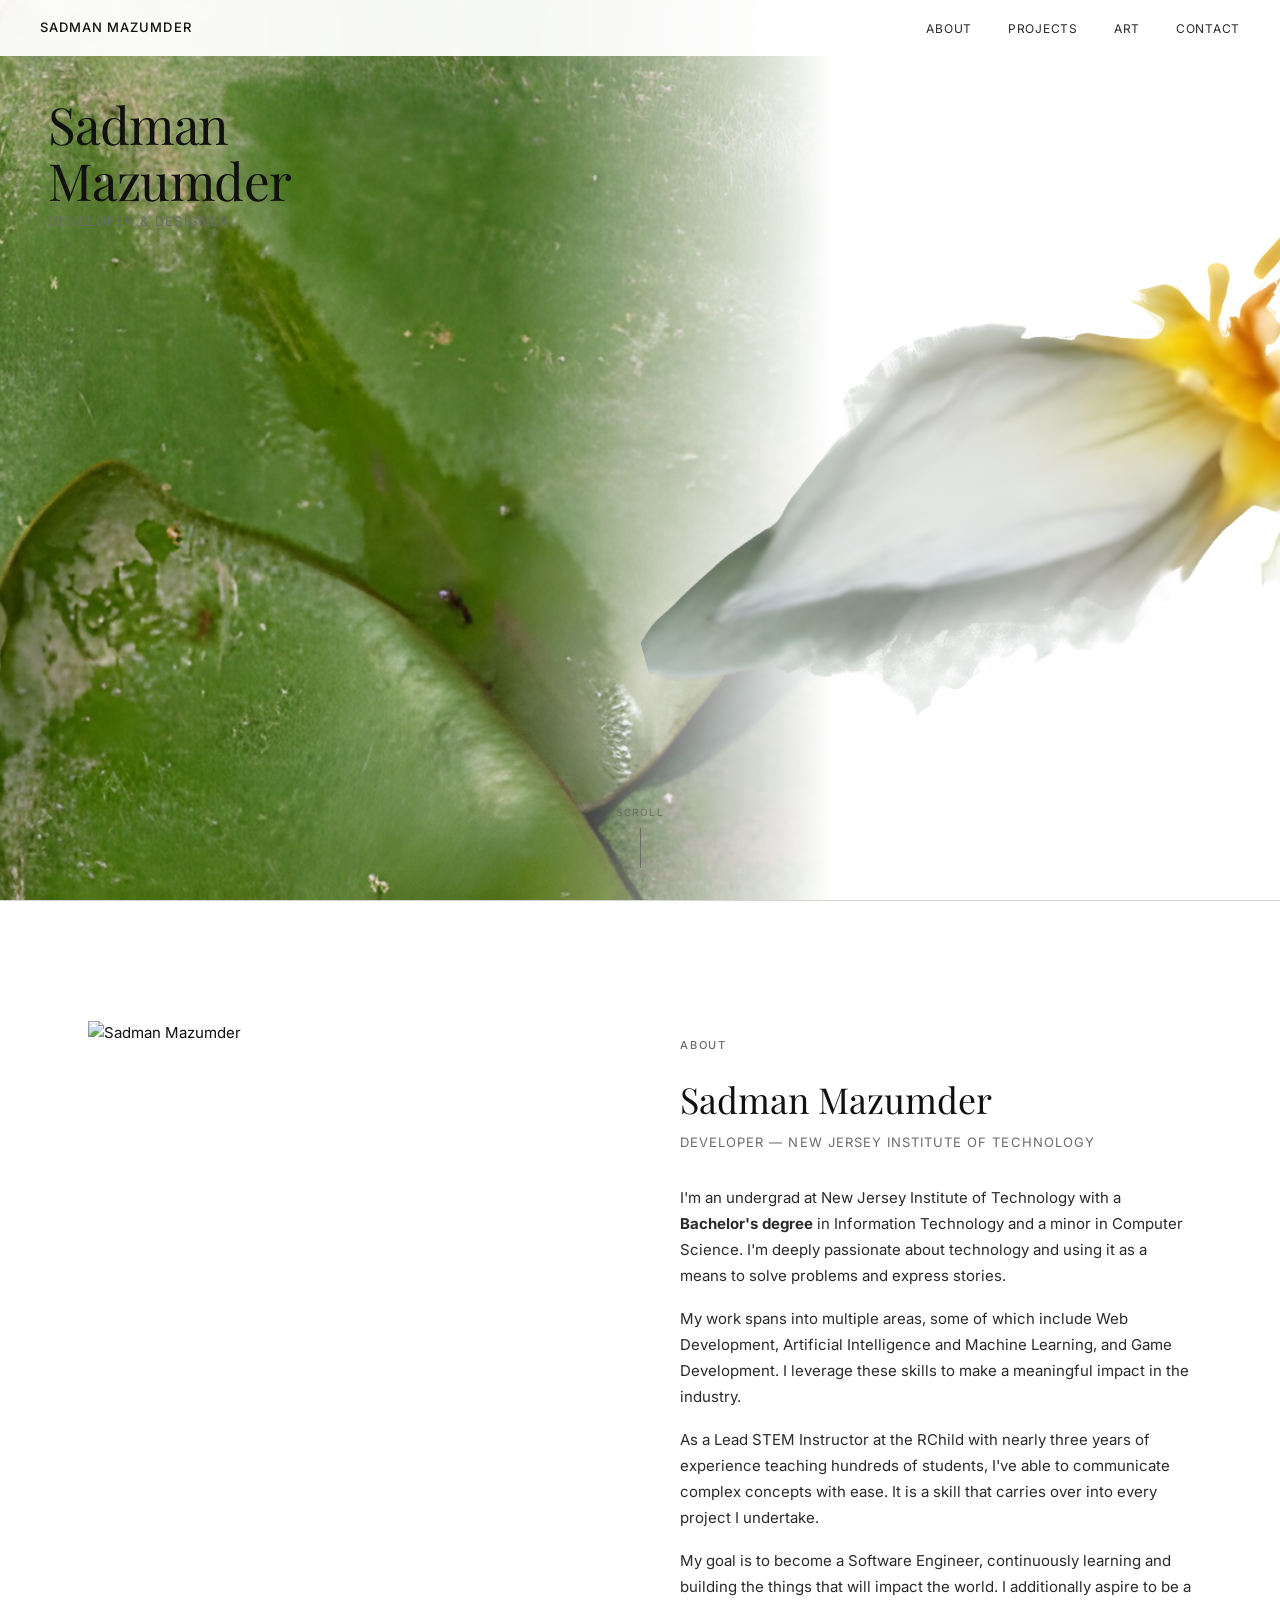
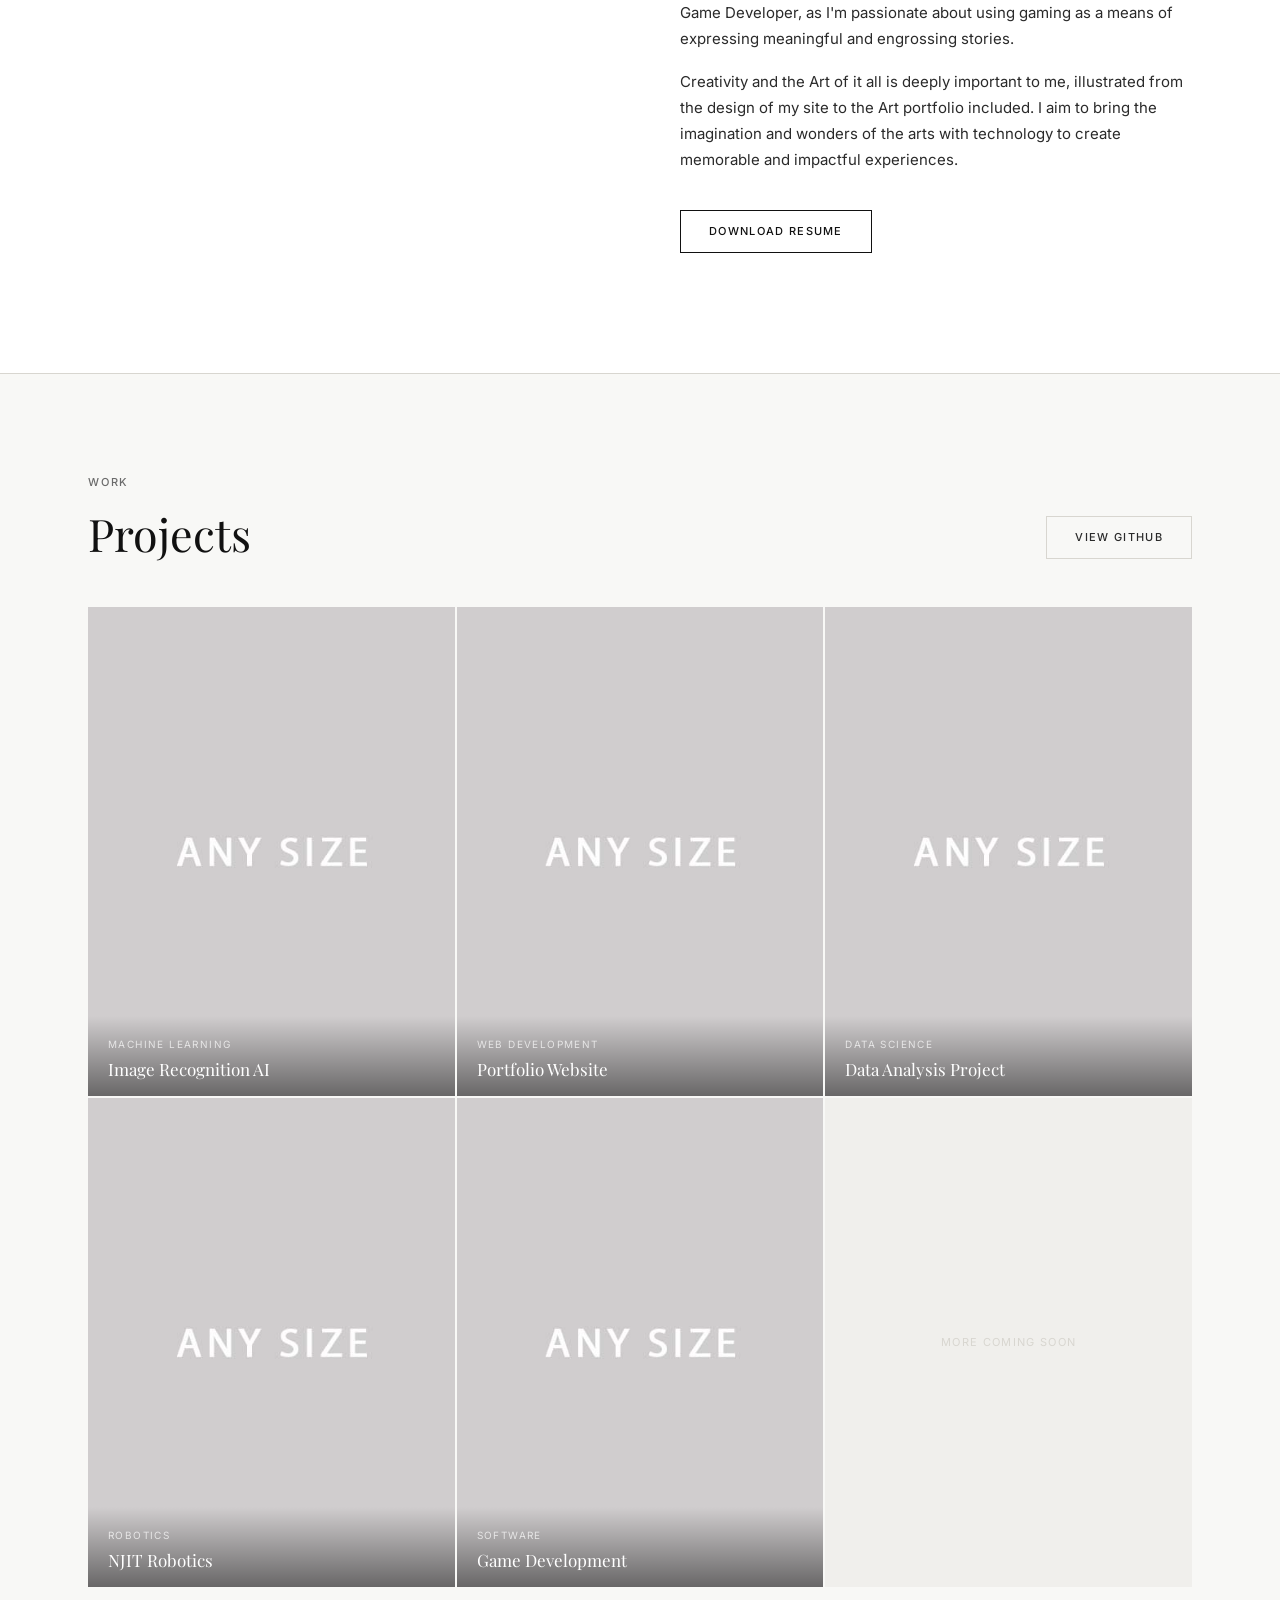
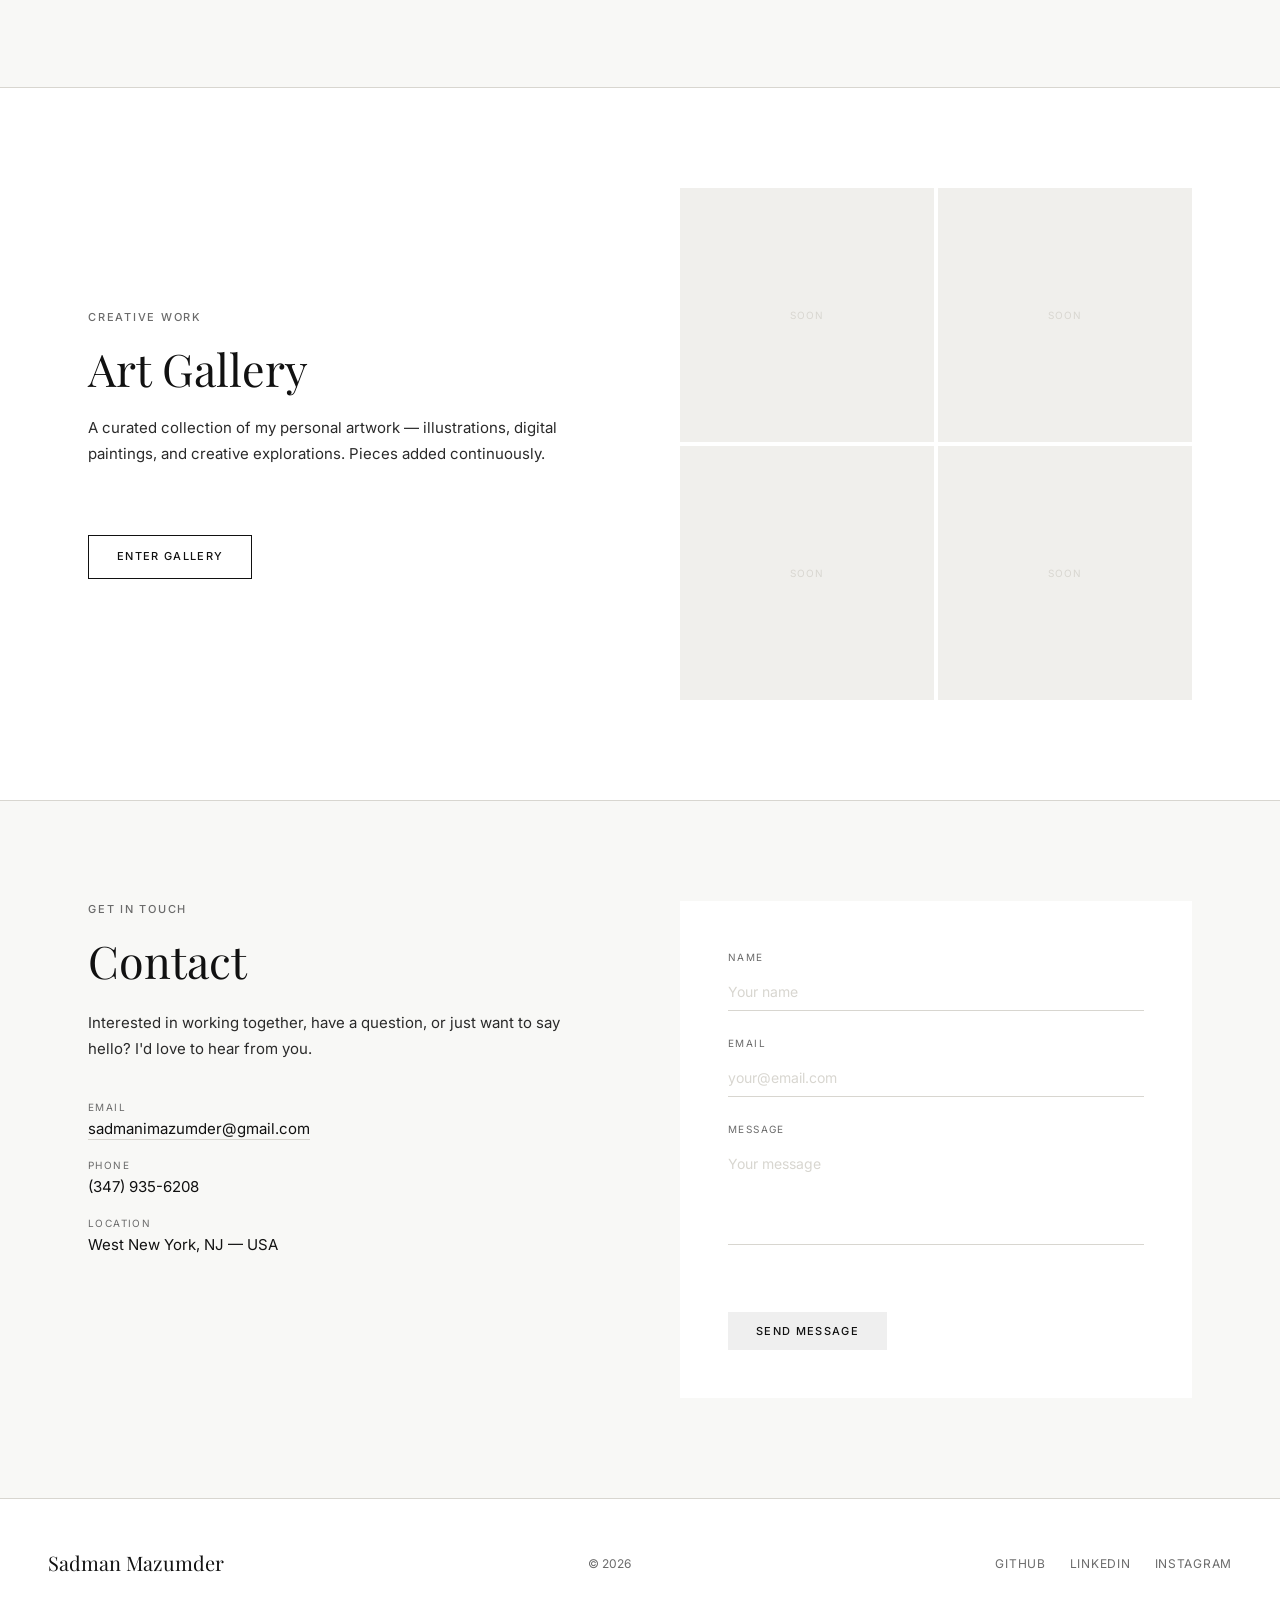
==== index.html @ 8859fd81 "Complete overhaul of the website layout and design with an animated loading page." ====
<!DOCTYPE html>
<html lang="en">

<head>
<meta charset="utf-8" />
<meta name="description" content="Sadman Mazumder — Developer, Designer, Programmer" />
<meta name="author" content="Sadman Mazumder" />
<meta name="viewport" content="width=device-width, initial-scale=1, maximum-scale=1" />

<title>Sadman Mazumder</title>

<!-- Fonts -->
<link rel="preconnect" href="https://fonts.googleapis.com" />
<link rel="preconnect" href="https://fonts.gstatic.com" crossorigin />
<link href="https://fonts.googleapis.com/css2?family=Playfair+Display:ital,wght@0,400;0,500;1,400&family=Inter:wght@300;400;500&display=swap" rel="stylesheet" />

<!-- Theme -->
<link rel="stylesheet" href="css/gallery-theme.css" />
</head>

<body>

<!-- ============================================================ -->
<!-- LOADING SCREEN                                              -->
<!-- ============================================================ -->
<div id="gallery-loader">
  <div class="loader-lily">
    <!--
      Structure: rotation wrapper (SVG attr) → animated inner group (CSS translateY) → path
      This lets translateY(-80px) always mean "fly outward" regardless of rotation angle.

      Petal shapes:
        Outer  — tall pointed diamond: wide at 40% from tip, sharp at both ends
        Mid    — 2/3 height of outer, same width ratio
        Inner  — "compressed": short but wide (wider than tall), 45° diagonal
    -->
    <svg viewBox="-85 -85 170 170" xmlns="http://www.w3.org/2000/svg">

      <!-- ═══ OUTER PETALS — diagonal (45°, 135°, 225°, 315°) ════════════════ -->
      <g transform="rotate(45)">
        <g class="lily-petal petal-outer">
          <path d="M0,-10 C18,-28 18,-54 0,-68 C-18,-54 -18,-28 0,-10Z"
                fill="none" stroke="white" stroke-width="2"/>
        </g>
      </g>
      <g transform="rotate(135)">
        <g class="lily-petal petal-outer">
          <path d="M0,-10 C18,-28 18,-54 0,-68 C-18,-54 -18,-28 0,-10Z"
                fill="none" stroke="white" stroke-width="2"/>
        </g>
      </g>
      <g transform="rotate(225)">
        <g class="lily-petal petal-outer">
          <path d="M0,-10 C18,-28 18,-54 0,-68 C-18,-54 -18,-28 0,-10Z"
                fill="none" stroke="white" stroke-width="2"/>
        </g>
      </g>
      <g transform="rotate(315)">
        <g class="lily-petal petal-outer">
          <path d="M0,-10 C18,-28 18,-54 0,-68 C-18,-54 -18,-28 0,-10Z"
                fill="none" stroke="white" stroke-width="2"/>
        </g>
      </g>

      <!-- ═══ MID PETALS — cardinal (0°, 90°, 180°, 270°), 2/3 of outer ═══════ -->
      <g transform="rotate(0)">
        <g class="lily-petal petal-mid">
          <path d="M0,-9 C12,-20 12,-36 0,-46 C-12,-36 -12,-20 0,-9Z"
                fill="none" stroke="white" stroke-width="2"/>
        </g>
      </g>
      <g transform="rotate(90)">
        <g class="lily-petal petal-mid">
          <path d="M0,-9 C12,-20 12,-36 0,-46 C-12,-36 -12,-20 0,-9Z"
                fill="none" stroke="white" stroke-width="2"/>
        </g>
      </g>
      <g transform="rotate(180)">
        <g class="lily-petal petal-mid">
          <path d="M0,-9 C12,-20 12,-36 0,-46 C-12,-36 -12,-20 0,-9Z"
                fill="none" stroke="white" stroke-width="2"/>
        </g>
      </g>
      <g transform="rotate(270)">
        <g class="lily-petal petal-mid">
          <path d="M0,-9 C12,-20 12,-36 0,-46 C-12,-36 -12,-20 0,-9Z"
                fill="none" stroke="white" stroke-width="2"/>
        </g>
      </g>

      <!-- ═══ INNER PETALS — diagonal (45°, 135°, 225°, 315°), compressed ═════ -->
      <!-- "Compressed" = visibly wider relative to height than the outer petals -->
      <g transform="rotate(45)">
        <g class="lily-petal petal-inner">
          <path d="M0,-7 C16,-12 16,-18 0,-23 C-16,-18 -16,-12 0,-7Z"
                fill="none" stroke="white" stroke-width="2"/>
        </g>
      </g>
      <g transform="rotate(135)">
        <g class="lily-petal petal-inner">
          <path d="M0,-7 C16,-12 16,-18 0,-23 C-16,-18 -16,-12 0,-7Z"
                fill="none" stroke="white" stroke-width="2"/>
        </g>
      </g>
      <g transform="rotate(225)">
        <g class="lily-petal petal-inner">
          <path d="M0,-7 C16,-12 16,-18 0,-23 C-16,-18 -16,-12 0,-7Z"
                fill="none" stroke="white" stroke-width="2"/>
        </g>
      </g>
      <g transform="rotate(315)">
        <g class="lily-petal petal-inner">
          <path d="M0,-7 C16,-12 16,-18 0,-23 C-16,-18 -16,-12 0,-7Z"
                fill="none" stroke="white" stroke-width="2"/>
        </g>
      </g>

      <!-- ═══ CENTER CIRCLE ═══════════════════════════════════════════════════ -->
      <circle class="lily-center" cx="0" cy="0" r="9"
              fill="none" stroke="white" stroke-width="2"/>

    </svg>
  </div>
</div>
<!-- /LOADING SCREEN -->


<!-- ============================================================ -->
<!-- SITE CONTENT                                                -->
<!-- ============================================================ -->
<div id="gallery-site">

  <!-- NAV -->
  <nav id="gallery-nav">
    <span class="nav-name">Sadman Mazumder</span>
    <ul class="nav-links">
      <li><a href="#gallery-about">About</a></li>
      <li><a href="#gallery-projects">Projects</a></li>
      <li><a href="#gallery-art-teaser">Art</a></li>
      <li><a href="#gallery-contact">Contact</a></li>
    </ul>
    <button class="nav-mobile-toggle" id="nav-toggle" aria-label="Open menu">
      <span></span><span></span>
    </button>
  </nav>

  <!-- MOBILE NAV DRAWER -->
  <div class="nav-mobile-drawer" id="nav-drawer">
    <ul>
      <li><a href="#gallery-about"   onclick="closeDrawer()">About</a></li>
      <li><a href="#gallery-projects" onclick="closeDrawer()">Projects</a></li>
      <li><a href="#gallery-art-teaser" onclick="closeDrawer()">Art</a></li>
      <li><a href="#gallery-contact" onclick="closeDrawer()">Contact</a></li>
    </ul>
  </div>

  <!-- ========================================================== -->
  <!-- HERO / LANDING                                            -->
  <!-- ========================================================== -->
  <section id="gallery-hero">

    <!-- Lily pad — left background -->
    <div class="hero-lilypad">
      <img src="img/hero/lilypad.jpg" alt="Water lily pad" />
    </div>

    <!-- Water lily petal — right foreground -->
    <div class="hero-petal">
      <img src="img/hero/lilypetal.png" alt="Water lily petal" />
    </div>

    <!-- Name top-left -->
    <div class="hero-text">
      <h1 class="hero-name">Sadman<br>Mazumder</h1>
      <span class="hero-subtitle">Developer &amp; Designer</span>
    </div>

    <!-- Scroll cue -->
    <a class="hero-scroll-cue" href="#gallery-about">
      <span>Scroll</span>
      <div class="scroll-line"></div>
    </a>

  </section>
  <!-- /HERO -->


  <!-- ========================================================== -->
  <!-- ABOUT                                                      -->
  <!-- ========================================================== -->
  <section id="gallery-about">
    <div class="about-grid">

      <div class="about-image-wrap">
        <img src="img/about/Sadman1.jpg" alt="Sadman Mazumder" />
      </div>

      <div class="about-content">
        <span class="section-label">About</span>
        <h2 class="section-title">Sadman Mazumder</h2>
        <span class="about-role">Developer — New Jersey Institute of Technology</span>

        <div class="about-text">
          <p>I'm an undergrad at New Jersey Institute of Technology with a <b class="S">Bachelor's degree</b> in Information Technology and a minor in Computer Science. I'm deeply passionate about technology and using it as a means to solve problems and express stories.</p>
          <p>My work spans into multiple areas, some of which include Web Development, Artificial Intelligence and Machine Learning, and Game Development. I leverage these skills to make a meaningful impact in the industry.</p>
          <p>As a Lead STEM Instructor at the RChild with nearly three years of experience teaching hundreds of students, I've able to communicate complex concepts with ease. It is a skill that carries over into every project I undertake.</p>
          <p>My goal is to become a Software Engineer, continuously learning and building the things that will impact the world. I additionally aspire to be a Game Developer, as I'm passionate about using gaming as a means of expressing meaningful and engrossing stories.</p>
          <p>Creativity and the Art of it all is deeply important to me, illustrated from the design of my site to the Art portfolio included. I aim to bring the imagination and wonders of the arts with technology to create memorable and impactful experiences.</p>
        </div>

        <a href="img/cv/Resume_SadmanMazumder.pdf" download class="gallery-btn">
          Download Resume
        </a>
      </div>

    </div>
  </section>
  <!-- /ABOUT -->


  <!-- ========================================================== -->
  <!-- PROJECTS                                                   -->
  <!-- ========================================================== -->
  <section id="gallery-projects">
    <div class="projects-header">
      <div>
        <span class="section-label">Work</span>
        <h2 class="section-title" style="margin-bottom:0">Projects</h2>
      </div>
      <a href="https://github.com/SadmanMazumder" target="_blank" rel="noopener" class="gallery-btn gallery-btn-ghost">
        View GitHub
      </a>
    </div>

    <div class="projects-grid">

      <!-- Project 1 -->
      <div class="project-card">
        <img class="project-card-img" src="img/portfolio/1.jpg" alt="Project" />
        <div class="project-card-overlay">
          <span class="project-card-tag">Machine Learning</span>
          <h3 class="project-card-title">Image Recognition AI</h3>
        </div>
      </div>

      <!-- Project 2 -->
      <div class="project-card">
        <img class="project-card-img" src="img/portfolio/2.jpg" alt="Project" />
        <div class="project-card-overlay">
          <span class="project-card-tag">Web Development</span>
          <h3 class="project-card-title">Portfolio Website</h3>
        </div>
      </div>

      <!-- Project 3 -->
      <div class="project-card">
        <img class="project-card-img" src="img/portfolio/3.jpg" alt="Project" />
        <div class="project-card-overlay">
          <span class="project-card-tag">Data Science</span>
          <h3 class="project-card-title">Data Analysis Project</h3>
        </div>
      </div>

      <!-- Project 4 -->
      <div class="project-card">
        <img class="project-card-img" src="img/portfolio/4.jpg" alt="Project" />
        <div class="project-card-overlay">
          <span class="project-card-tag">Robotics</span>
          <h3 class="project-card-title">NJIT Robotics</h3>
        </div>
      </div>

      <!-- Project 5 -->
      <div class="project-card">
        <img class="project-card-img" src="img/portfolio/5.jpg" alt="Project" />
        <div class="project-card-overlay">
          <span class="project-card-tag">Software</span>
          <h3 class="project-card-title">Game Development</h3>
        </div>
      </div>

      <!-- Project 6 — Coming soon placeholder -->
      <div class="project-card project-card-placeholder">
        <span>More Coming Soon</span>
      </div>

    </div>
  </section>
  <!-- /PROJECTS -->


  <!-- ========================================================== -->
  <!-- ART TEASER                                                 -->
  <!-- ========================================================== -->
  <section id="gallery-art-teaser">
    <div class="art-teaser-inner">

      <div class="art-teaser-text">
        <span class="section-label">Creative Work</span>
        <h2 class="section-title">Art Gallery</h2>
        <p>A curated collection of my personal artwork — illustrations, digital paintings, and creative explorations. Pieces added continuously.</p>
        <a href="art.html" class="gallery-btn">Enter Gallery</a>
      </div>

      <div class="art-teaser-visual">
        <!-- Placeholders — replace with actual art thumbnails when available -->
        <div class="art-teaser-tile art-teaser-tile-empty"><span>Soon</span></div>
        <div class="art-teaser-tile art-teaser-tile-empty"><span>Soon</span></div>
        <div class="art-teaser-tile art-teaser-tile-empty"><span>Soon</span></div>
        <div class="art-teaser-tile art-teaser-tile-empty"><span>Soon</span></div>
      </div>

    </div>
  </section>
  <!-- /ART TEASER -->


  <!-- ========================================================== -->
  <!-- CONTACT                                                    -->
  <!-- ========================================================== -->
  <section id="gallery-contact">
    <div class="contact-inner">

      <div class="contact-info">
        <span class="section-label">Get in Touch</span>
        <h2 class="section-title">Contact</h2>
        <p>Interested in working together, have a question, or just want to say hello? I'd love to hear from you.</p>

        <ul class="contact-details">
          <li>
            <span class="detail-label">Email</span>
            <span class="detail-value">
              <a href="mailto:sadmanimazumder@gmail.com">sadmanimazumder@gmail.com</a>
            </span>
          </li>
          <li>
            <span class="detail-label">Phone</span>
            <span class="detail-value">(347) 935-6208</span>
          </li>
          <li>
            <span class="detail-label">Location</span>
            <span class="detail-value">West New York, NJ — USA</span>
          </li>
        </ul>
      </div>

      <div class="contact-form-wrap">
        <form id="gallery-contact-form" autocomplete="off" novalidate>
          <div class="form-group">
            <label for="cf-name">Name</label>
            <input id="cf-name" type="text" name="name" placeholder="Your name" required />
          </div>
          <div class="form-group">
            <label for="cf-email">Email</label>
            <input id="cf-email" type="email" name="email" placeholder="your@email.com" required />
          </div>
          <div class="form-group">
            <label for="cf-message">Message</label>
            <textarea id="cf-message" name="message" placeholder="Your message" required></textarea>
          </div>
          <button type="submit" class="gallery-btn" style="border:none;cursor:pointer;">
            Send Message
          </button>
          <p class="form-success" id="form-success">Message sent: I'll be in touch soon.</p>
          <p class="form-error"   id="form-error">Please fill in all fields before sending.</p>
        </form>
      </div>

    </div>
  </section>
  <!-- /CONTACT -->


  <!-- ========================================================== -->
  <!-- FOOTER                                                     -->
  <!-- ========================================================== -->
  <footer id="gallery-footer">
    <div class="footer-inner">
      <span class="footer-name">Sadman Mazumder</span>
      <span class="footer-copy">&copy; 2026</span>
      <ul class="footer-socials">
        <li><a href="https://github.com/SadmanMazumder" target="_blank" rel="noopener">GitHub</a></li>
        <li><a href="#" target="_blank" rel="noopener">LinkedIn</a></li>
        <li><a href="#" target="_blank" rel="noopener">Instagram</a></li>
      </ul>
    </div>
  </footer>

</div>
<!-- /SITE CONTENT -->


<!-- ============================================================ -->
<!-- SCRIPTS                                                     -->
<!-- ============================================================ -->
<script>
(function () {
  'use strict';

  /* ---- Loading screen ---- */
  var loader   = document.getElementById('gallery-loader');
  var site     = document.getElementById('gallery-site');
  var loaderShown = sessionStorage.getItem('loaderShown');

  function revealSite() {
    loader.classList.add('fade-out');
    site.classList.add('visible');
    setTimeout(function () {
      loader.classList.add('hidden');
    }, 900);
    sessionStorage.setItem('loaderShown', '1');
  }

  if (loaderShown) {
    /* Skip loader on subsequent page visits within the session */
    loader.classList.add('hidden');
    site.classList.add('visible');
  } else {
    /* All petals gone by ~1s (last: 0.34s delay + 0.65s anim = 0.99s) */
    setTimeout(revealSite, 1200);
  }

  /* ---- Nav scroll class ---- */
  var nav = document.getElementById('gallery-nav');
  window.addEventListener('scroll', function () {
    if (window.scrollY > 10) {
      nav.classList.add('scrolled');
    } else {
      nav.classList.remove('scrolled');
    }
  }, { passive: true });

  /* ---- Mobile nav toggle ---- */
  var toggle = document.getElementById('nav-toggle');
  var drawer = document.getElementById('nav-drawer');

  toggle.addEventListener('click', function () {
    drawer.classList.toggle('open');
  });

  window.closeDrawer = function () {
    drawer.classList.remove('open');
  };

  /* ---- Contact form ---- */
  var form    = document.getElementById('gallery-contact-form');
  var success = document.getElementById('form-success');
  var error   = document.getElementById('form-error');

  if (form) {
    form.addEventListener('submit', function (e) {
      e.preventDefault();
      var name    = document.getElementById('cf-name').value.trim();
      var email   = document.getElementById('cf-email').value.trim();
      var message = document.getElementById('cf-message').value.trim();

      if (!name || !email || !message) {
        error.style.display = 'block';
        success.style.display = 'none';
        return;
      }

      error.style.display = 'none';
      /* Simple mailto fallback (replace with backend/Formspree as needed) */
      var subject = encodeURIComponent('Portfolio Contact from ' + name);
      var body    = encodeURIComponent(message + '\n\nFrom: ' + name + ' <' + email + '>');
      window.location.href = 'mailto:SadmanIMazumder@gmail.com?subject=' + subject + '&body=' + body;
      success.style.display = 'block';
      form.reset();
    });
  }

})();
</script>

</body>
</html>
---- css/gallery-theme.css ----
@charset "utf-8";

/*
 * Art Gallery Theme
 * Minimalist, white-background, editorial aesthetic
 * Inspired by Collectiv Gallery / contemporary art gallery sites
 */

/* ============================================= */
/* Variables */
/* ============================================= */

:root {
    --gallery-white: #ffffff;
    --gallery-off-white: #f8f8f6;
    --gallery-light-gray: #f0efec;
    --gallery-mid-gray: #d8d6d0;
    --gallery-dark-gray: #6b6b6b;
    --gallery-charcoal: #2a2a2a;
    --gallery-black: #111111;

    --gallery-font-serif: 'Playfair Display', 'Georgia', serif;
    --gallery-font-sans: 'Inter', 'Helvetica Neue', Helvetica, Arial, sans-serif;

    --gallery-transition: 0.3s ease;
    --gallery-transition-slow: 0.6s ease;
}

/* ============================================= */
/* Google Fonts Import (via <link> in HTML) */
/* ============================================= */

/* ============================================= */
/* CSS Reset / Base */
/* ============================================= */

*, *::before, *::after {
    box-sizing: border-box;
}

html {
    scroll-behavior: smooth;
    scrollbar-width: thin;
    scrollbar-color: var(--gallery-mid-gray) var(--gallery-white);
}

html::-webkit-scrollbar { width: 6px; }
html::-webkit-scrollbar-track { background: var(--gallery-white); }
html::-webkit-scrollbar-thumb { background: var(--gallery-mid-gray); border-radius: 0; }

body {
    margin: 0;
    padding: 0;
    background: var(--gallery-white) !important;
    color: var(--gallery-black) !important;
    font-family: var(--gallery-font-sans) !important;
    font-size: 15px;
    line-height: 1.6;
    font-weight: 400;
    -webkit-font-smoothing: antialiased;
    -moz-osx-font-smoothing: grayscale;
    cursor: default;
}

/* Remove dark body class overrides */
body.dark {
    background-color: var(--gallery-white) !important;
    color: var(--gallery-black) !important;
    font-family: var(--gallery-font-sans) !important;
}

h1, h2, h3, h4, h5, h6 {
    font-family: var(--gallery-font-serif) !important;
    color: var(--gallery-black) !important;
    font-weight: 400 !important;
    line-height: 1.2;
    margin: 0;
}

p {
    color: var(--gallery-charcoal) !important;
    margin: 0 0 1em;
}

a {
    color: var(--gallery-black);
    text-decoration: none;
    transition: opacity var(--gallery-transition);
}

a:hover {
    opacity: 0.6;
}

img {
    display: block;
    max-width: 100%;
}

/* ============================================= */
/* Hide ALL old theme elements */
/* ============================================= */

/* Hide old preloader */
#preloader { display: none !important; }

/* Hide magic cursor */
.mouse-cursor { display: none !important; }

/* Hide old header entirely */
.aali_tm_header { display: none !important; }

/* Hide old mobile menu */
.aali_tm_mobile_menu { display: none !important; }

/* Hide old hero section */
.aali_tm_hero { display: none !important; }

/* Hide old about section */
.aali_tm_about { display: none !important; }

/* Hide old skills section */
.aali_tm_skills { display: none !important; }

/* Hide old portfolio section */
.aali_tm_portfolio { display: none !important; }

/* Hide old resume section */
.aali_tm_resume { display: none !important; }

/* Hide old contact section */
.aali_tm_contact { display: none !important; }

/* Hide old copyright section */
.aali_tm_copyright { display: none !important; }

/* Hide modal */
.aali_tm_modalbox { display: none !important; }

/* ============================================= */
/* LOADING SCREEN */
/* ============================================= */

#gallery-loader {
    position: fixed;
    top: 0;
    left: 0;
    width: 100%;
    height: 100%;
    background: #000000;
    z-index: 10000;
    display: flex;
    align-items: center;
    justify-content: center;
    overflow: hidden;
}

#gallery-loader.fade-out {
    opacity: 0;
    pointer-events: none;
    transition: opacity 0.6s ease 0.2s;
}

#gallery-loader.hidden {
    display: none !important;
}

.loader-lily {
    position: relative;
    width: clamp(260px, 58vmin, 500px);
    height: clamp(260px, 58vmin, 500px);
}

.loader-lily svg {
    width: 100%;
    height: 100%;
    overflow: visible;
}

/*
 * Each petal is structured as:
 *   <g transform="rotate(N)">        ← static rotation (SVG attribute)
 *     <g class="lily-petal petal-X"> ← CSS-animated: translates along -Y
 *       <path .../>                   ← the petal shape
 *     </g>
 *   </g>
 * translateY(-N) in the child's local space = fly outward in that direction.
 */
.lily-petal {
    opacity: 1;
}

/* Outer 4 petals detach first */
.petal-outer { animation: petal-fly 0.65s ease-in 0.05s forwards; }
/* Mid 4 petals next */
.petal-mid   { animation: petal-fly 0.65s ease-in 0.20s forwards; }
/* Inner 4 petals last */
.petal-inner { animation: petal-fly 0.65s ease-in 0.34s forwards; }
/* Center circle fades after all petals gone */
.lily-center { animation: petal-fade 0.4s ease-in 0.46s forwards; }

@keyframes petal-fly {
    0%   { transform: translateY(0);      opacity: 1; }
    25%  { opacity: 1; }
    100% { transform: translateY(-80px);  opacity: 0; }
}

@keyframes petal-fade {
    to { opacity: 0; }
}

/* ============================================= */
/* SITE WRAPPER */
/* ============================================= */

#gallery-site {
    opacity: 0;
    transition: opacity 0.5s ease;
}

#gallery-site.visible {
    opacity: 1;
}

/* ============================================= */
/* TOP NAV BAR */
/* ============================================= */

#gallery-nav {
    position: fixed;
    top: 0;
    left: 0;
    right: 0;
    z-index: 1000;
    padding: 0 40px;
    height: 56px;
    display: flex;
    align-items: center;
    justify-content: space-between;
    background: rgba(255, 255, 255, 0.95);
    backdrop-filter: blur(8px);
    -webkit-backdrop-filter: blur(8px);
    border-bottom: 1px solid transparent;
    transition: border-color var(--gallery-transition);
}

#gallery-nav.scrolled {
    border-bottom-color: var(--gallery-mid-gray);
}

.nav-name {
    font-family: var(--gallery-font-sans) !important;
    font-size: 13px;
    font-weight: 500;
    letter-spacing: 0.08em;
    color: var(--gallery-black) !important;
    text-transform: uppercase;
}

.nav-links {
    display: flex;
    align-items: center;
    gap: 36px;
    list-style: none;
    margin: 0;
    padding: 0;
}

.nav-links a {
    font-family: var(--gallery-font-sans) !important;
    font-size: 12px;
    font-weight: 400;
    letter-spacing: 0.06em;
    color: var(--gallery-charcoal) !important;
    text-transform: uppercase;
    text-decoration: none;
    transition: color var(--gallery-transition);
}

.nav-links a:hover,
.nav-links a.active {
    color: var(--gallery-black) !important;
    opacity: 1;
}

.nav-mobile-toggle {
    display: none;
    flex-direction: column;
    gap: 5px;
    cursor: pointer;
    padding: 4px;
    background: none;
    border: none;
}

.nav-mobile-toggle span {
    display: block;
    width: 22px;
    height: 1px;
    background: var(--gallery-black);
    transition: var(--gallery-transition);
}

/* Mobile nav drawer */
.nav-mobile-drawer {
    display: none;
    position: fixed;
    top: 56px;
    left: 0;
    right: 0;
    background: var(--gallery-white);
    border-bottom: 1px solid var(--gallery-mid-gray);
    z-index: 999;
    padding: 24px 40px 32px;
}

.nav-mobile-drawer.open {
    display: block;
}

.nav-mobile-drawer ul {
    list-style: none;
    margin: 0;
    padding: 0;
    display: flex;
    flex-direction: column;
    gap: 20px;
}

.nav-mobile-drawer ul a {
    font-size: 13px;
    letter-spacing: 0.06em;
    text-transform: uppercase;
    color: var(--gallery-charcoal) !important;
}

/* ============================================= */
/* LANDING / HERO SECTION */
/* ============================================= */

#gallery-hero {
    position: relative;
    width: 100%;
    height: 100vh;
    min-height: 600px;
    overflow: hidden;
    background: var(--gallery-white);
}

/* Lily pad — fills left side, behind petal */
.hero-lilypad {
    position: absolute;
    top: 0;
    left: 0;
    width: 65%;
    height: 100%;
    overflow: hidden;
    z-index: 1;
}

.hero-lilypad img {
    width: 100%;
    height: 100%;
    object-fit: cover;
    object-position: center;
    display: block;
}

/* White overlay fade so pad blends into white right side */
.hero-lilypad::after {
    content: '';
    position: absolute;
    top: 0;
    right: 0;
    width: 40%;
    height: 100%;
    background: linear-gradient(to right, transparent, var(--gallery-white));
}

/* Water lily petal — right side, diagonal */
.hero-petal {
    position: absolute;
    right: -5%;
    top: 50%;
    transform: translateY(-50%) rotate(-15deg);
    width: 58%;
    height: auto;
    z-index: 2;
}

.hero-petal img {
    width: 100%;
    height: auto;
    object-fit: contain;
}

/* Top-left name overlay */
.hero-text {
    position: absolute;
    top: 96px;
    left: 48px;
    z-index: 3;
}

.hero-name {
    font-family: var(--gallery-font-serif) !important;
    font-size: clamp(32px, 4vw, 56px);
    font-weight: 400 !important;
    color: var(--gallery-black) !important;
    line-height: 1.1;
    letter-spacing: -0.01em;
}

.hero-subtitle {
    margin-top: 10px;
    font-family: var(--gallery-font-sans) !important;
    font-size: 13px;
    font-weight: 400;
    letter-spacing: 0.1em;
    text-transform: uppercase;
    color: var(--gallery-dark-gray) !important;
}

/* Scroll cue at bottom center */
.hero-scroll-cue {
    position: absolute;
    bottom: 32px;
    left: 50%;
    transform: translateX(-50%);
    z-index: 3;
    display: flex;
    flex-direction: column;
    align-items: center;
    gap: 8px;
    cursor: pointer;
    text-decoration: none;
}

.hero-scroll-cue span {
    font-size: 10px;
    letter-spacing: 0.15em;
    text-transform: uppercase;
    color: var(--gallery-dark-gray) !important;
    font-family: var(--gallery-font-sans) !important;
}

.hero-scroll-cue .scroll-line {
    width: 1px;
    height: 40px;
    background: var(--gallery-dark-gray);
    animation: scroll-pulse 2s ease-in-out infinite;
}

@keyframes scroll-pulse {
    0%, 100% { opacity: 0.4; transform: scaleY(1); }
    50%       { opacity: 1;   transform: scaleY(1.2); }
}

/* ============================================= */
/* SHARED SECTION STYLES */
/* ============================================= */

.gallery-section {
    padding: 100px 48px;
    max-width: 1200px;
    margin: 0 auto;
}

.gallery-section-full {
    padding: 100px 0;
}

.section-label {
    font-family: var(--gallery-font-sans) !important;
    font-size: 11px;
    font-weight: 500;
    letter-spacing: 0.16em;
    text-transform: uppercase;
    color: var(--gallery-dark-gray) !important;
    margin-bottom: 16px;
    display: block;
}

.section-title {
    font-family: var(--gallery-font-serif) !important;
    font-size: clamp(28px, 3.5vw, 48px);
    font-weight: 400 !important;
    color: var(--gallery-black) !important;
    line-height: 1.15;
    margin-bottom: 40px;
}

.section-divider {
    width: 100%;
    height: 1px;
    background: var(--gallery-mid-gray);
    margin: 0;
}

/* ============================================= */
/* ABOUT SECTION */
/* ============================================= */

#gallery-about {
    padding-top: 120px;
    padding-bottom: 120px;
    border-top: 1px solid var(--gallery-mid-gray);
}

.about-grid {
    display: grid;
    grid-template-columns: 1fr 1fr;
    gap: 80px;
    align-items: start;
    max-width: 1200px;
    margin: 0 auto;
    padding: 0 48px;
}

.about-image-wrap {
    position: relative;
}

.about-image-wrap img {
    width: 100%;
    height: 560px;
    object-fit: cover;
    object-position: top center;
    display: block;
    filter: grayscale(15%);
    transition: filter var(--gallery-transition-slow);
}

.about-image-wrap:hover img {
    filter: grayscale(0%);
}

.about-content {
    padding-top: 16px;
}

.about-content .section-label {
    margin-bottom: 24px;
}

.about-content .section-title {
    font-size: clamp(24px, 2.8vw, 38px);
    margin-bottom: 12px;
}

.about-role {
    font-size: 13px;
    letter-spacing: 0.08em;
    text-transform: uppercase;
    color: var(--gallery-dark-gray) !important;
    font-family: var(--gallery-font-sans) !important;
    margin-bottom: 32px;
    display: block;
}

.about-text p {
    font-size: 15px;
    line-height: 1.75;
    color: var(--gallery-charcoal) !important;
    margin-bottom: 16px;
}

.about-text p:last-child {
    margin-bottom: 0;
}

.gallery-btn {
    display: inline-block;
    margin-top: 36px;
    padding: 12px 28px;
    border: 1px solid var(--gallery-black);
    font-family: var(--gallery-font-sans) !important;
    font-size: 11px;
    font-weight: 500;
    letter-spacing: 0.12em;
    text-transform: uppercase;
    color: var(--gallery-black) !important;
    text-decoration: none;
    transition: background var(--gallery-transition), color var(--gallery-transition);
}

.gallery-btn:hover {
    background: var(--gallery-black);
    color: var(--gallery-white) !important;
    opacity: 1;
}

.gallery-btn-ghost {
    border-color: var(--gallery-mid-gray);
    color: var(--gallery-charcoal) !important;
}

.gallery-btn-ghost:hover {
    background: var(--gallery-charcoal);
    color: var(--gallery-white) !important;
    border-color: var(--gallery-charcoal);
}

/* ============================================= */
/* PROJECTS SECTION */
/* ============================================= */

#gallery-projects {
    padding: 100px 0;
    border-top: 1px solid var(--gallery-mid-gray);
    background: var(--gallery-off-white);
}

.projects-header {
    display: flex;
    justify-content: space-between;
    align-items: flex-end;
    padding: 0 48px 48px;
    max-width: 1200px;
    margin: 0 auto;
}

.projects-grid {
    display: grid;
    grid-template-columns: repeat(3, 1fr);
    gap: 2px;
    max-width: 1200px;
    margin: 0 auto;
    padding: 0 48px;
}

.project-card {
    position: relative;
    overflow: hidden;
    background: var(--gallery-light-gray);
    cursor: pointer;
    aspect-ratio: 3/4;
}

.project-card-img {
    width: 100%;
    height: 100%;
    object-fit: cover;
    display: block;
    transition: transform var(--gallery-transition-slow);
    filter: grayscale(20%);
}

.project-card:hover .project-card-img {
    transform: scale(1.04);
    filter: grayscale(0%);
}

.project-card-overlay {
    position: absolute;
    bottom: 0;
    left: 0;
    right: 0;
    padding: 20px 20px 24px;
    background: linear-gradient(to top, rgba(0,0,0,0.55) 0%, transparent 100%);
    transform: translateY(8px);
    transition: transform var(--gallery-transition);
}

.project-card:hover .project-card-overlay {
    transform: translateY(0);
}

.project-card-tag {
    font-size: 10px;
    letter-spacing: 0.14em;
    text-transform: uppercase;
    color: rgba(255,255,255,0.7);
    font-family: var(--gallery-font-sans) !important;
    display: block;
    margin-bottom: 6px;
}

.project-card-title {
    font-family: var(--gallery-font-serif) !important;
    font-size: 17px;
    font-weight: 400 !important;
    color: #ffffff !important;
    line-height: 1.3;
}

/* Placeholder card for empty slots */
.project-card-placeholder {
    background: var(--gallery-light-gray);
    display: flex;
    align-items: center;
    justify-content: center;
}

.project-card-placeholder span {
    font-size: 11px;
    letter-spacing: 0.12em;
    text-transform: uppercase;
    color: var(--gallery-mid-gray) !important;
    font-family: var(--gallery-font-sans) !important;
}

/* ============================================= */
/* ART SECTION (teaser) */
/* ============================================= */

#gallery-art-teaser {
    padding: 100px 0;
    border-top: 1px solid var(--gallery-mid-gray);
    background: var(--gallery-white);
}

.art-teaser-inner {
    max-width: 1200px;
    margin: 0 auto;
    padding: 0 48px;
    display: grid;
    grid-template-columns: 1fr 1fr;
    gap: 80px;
    align-items: center;
}

.art-teaser-text .section-title {
    margin-bottom: 20px;
}

.art-teaser-text p {
    font-size: 15px;
    line-height: 1.75;
    color: var(--gallery-charcoal) !important;
    margin-bottom: 32px;
}

.art-teaser-visual {
    display: grid;
    grid-template-columns: 1fr 1fr;
    grid-template-rows: 1fr 1fr;
    gap: 4px;
    aspect-ratio: 1;
}

.art-teaser-tile {
    background: var(--gallery-light-gray);
    overflow: hidden;
}

.art-teaser-tile img {
    width: 100%;
    height: 100%;
    object-fit: cover;
    display: block;
    transition: transform var(--gallery-transition-slow), filter var(--gallery-transition-slow);
    filter: grayscale(30%);
}

.art-teaser-tile:hover img {
    transform: scale(1.06);
    filter: grayscale(0%);
}

.art-teaser-tile-empty {
    background: var(--gallery-light-gray);
    display: flex;
    align-items: center;
    justify-content: center;
}

.art-teaser-tile-empty span {
    font-size: 10px;
    letter-spacing: 0.12em;
    text-transform: uppercase;
    color: var(--gallery-mid-gray) !important;
    font-family: var(--gallery-font-sans) !important;
}

/* ============================================= */
/* CONTACT SECTION */
/* ============================================= */

#gallery-contact {
    padding: 100px 0;
    border-top: 1px solid var(--gallery-mid-gray);
    background: var(--gallery-off-white);
}

.contact-inner {
    max-width: 1200px;
    margin: 0 auto;
    padding: 0 48px;
    display: grid;
    grid-template-columns: 1fr 1fr;
    gap: 80px;
    align-items: start;
}

.contact-info .section-title {
    margin-bottom: 24px;
}

.contact-info p {
    font-size: 15px;
    line-height: 1.75;
    color: var(--gallery-charcoal) !important;
    margin-bottom: 36px;
}

.contact-details {
    list-style: none;
    margin: 0 0 36px;
    padding: 0;
    display: flex;
    flex-direction: column;
    gap: 16px;
}

.contact-details li {
    display: flex;
    flex-direction: column;
    gap: 2px;
}

.contact-details .detail-label {
    font-size: 10px;
    letter-spacing: 0.14em;
    text-transform: uppercase;
    color: var(--gallery-dark-gray) !important;
    font-family: var(--gallery-font-sans) !important;
}

.contact-details .detail-value {
    font-size: 15px;
    color: var(--gallery-black) !important;
}

.contact-details .detail-value a {
    color: var(--gallery-black) !important;
    text-decoration: none;
    border-bottom: 1px solid var(--gallery-mid-gray);
    padding-bottom: 1px;
    transition: border-color var(--gallery-transition);
}

.contact-details .detail-value a:hover {
    border-color: var(--gallery-black);
    opacity: 1;
}

.contact-form-wrap {
    background: var(--gallery-white);
    padding: 48px;
}

.contact-form-wrap .form-group {
    margin-bottom: 24px;
}

.contact-form-wrap label {
    display: block;
    font-size: 10px;
    letter-spacing: 0.14em;
    text-transform: uppercase;
    color: var(--gallery-dark-gray) !important;
    font-family: var(--gallery-font-sans) !important;
    margin-bottom: 8px;
}

.contact-form-wrap input,
.contact-form-wrap textarea {
    width: 100%;
    border: none;
    border-bottom: 1px solid var(--gallery-mid-gray);
    background: transparent;
    padding: 10px 0;
    font-size: 14px;
    font-family: var(--gallery-font-sans) !important;
    color: var(--gallery-black) !important;
    outline: none;
    transition: border-color var(--gallery-transition);
    border-radius: 0;
    -webkit-appearance: none;
    appearance: none;
}

.contact-form-wrap input:focus,
.contact-form-wrap textarea:focus {
    border-bottom-color: var(--gallery-black);
}

.contact-form-wrap input::placeholder,
.contact-form-wrap textarea::placeholder {
    color: var(--gallery-mid-gray) !important;
}

.contact-form-wrap textarea {
    resize: none;
    height: 100px;
}

.form-success {
    display: none;
    font-size: 13px;
    color: #2a7a2a !important;
    margin-top: 12px;
    font-family: var(--gallery-font-sans) !important;
    letter-spacing: 0.04em;
}

.form-error {
    display: none;
    font-size: 13px;
    color: #b00020 !important;
    margin-top: 12px;
    font-family: var(--gallery-font-sans) !important;
    letter-spacing: 0.04em;
}

/* ============================================= */
/* FOOTER */
/* ============================================= */

#gallery-footer {
    padding: 48px;
    border-top: 1px solid var(--gallery-mid-gray);
    background: var(--gallery-white);
}

.footer-inner {
    max-width: 1200px;
    margin: 0 auto;
    display: flex;
    justify-content: space-between;
    align-items: center;
    gap: 24px;
    flex-wrap: wrap;
}

.footer-name {
    font-family: var(--gallery-font-serif) !important;
    font-size: 20px;
    font-weight: 400 !important;
    color: var(--gallery-black) !important;
}

.footer-copy {
    font-size: 12px;
    color: var(--gallery-dark-gray) !important;
    font-family: var(--gallery-font-sans) !important;
}

.footer-socials {
    display: flex;
    gap: 24px;
    list-style: none;
    margin: 0;
    padding: 0;
}

.footer-socials a {
    font-size: 12px;
    letter-spacing: 0.06em;
    text-transform: uppercase;
    color: var(--gallery-dark-gray) !important;
    text-decoration: none;
    transition: color var(--gallery-transition);
}

.footer-socials a:hover {
    color: var(--gallery-black) !important;
    opacity: 1;
}

/* ============================================= */
/* RESPONSIVE */
/* ============================================= */

@media (max-width: 900px) {
    .gallery-section { padding: 80px 24px; }

    #gallery-nav { padding: 0 24px; }
    .nav-links { display: none; }
    .nav-mobile-toggle { display: flex; }

    .nav-mobile-drawer { padding: 24px 24px 32px; }

    .hero-text { left: 24px; }
    .hero-lilypad { width: 80%; }
    .hero-petal { width: 70%; right: -10%; }

    .about-grid { grid-template-columns: 1fr; gap: 48px; padding: 0 24px; }
    .about-image-wrap img { height: 380px; object-position: center; }

    .projects-header { padding: 0 24px 36px; flex-direction: column; align-items: flex-start; gap: 20px; }
    .projects-grid { grid-template-columns: 1fr 1fr; padding: 0 24px; }

    .art-teaser-inner { grid-template-columns: 1fr; gap: 48px; padding: 0 24px; }

    .contact-inner { grid-template-columns: 1fr; gap: 48px; padding: 0 24px; }
    .contact-form-wrap { padding: 32px 24px; }

    .footer-inner { flex-direction: column; align-items: flex-start; gap: 20px; padding: 0; }
    #gallery-footer { padding: 40px 24px; }
}

@media (max-width: 600px) {
    .projects-grid { grid-template-columns: 1fr; }
    .art-teaser-visual { grid-template-columns: 1fr 1fr; }
    .hero-name { font-size: 28px; }
    .hero-petal { width: 90%; right: -15%; }
}
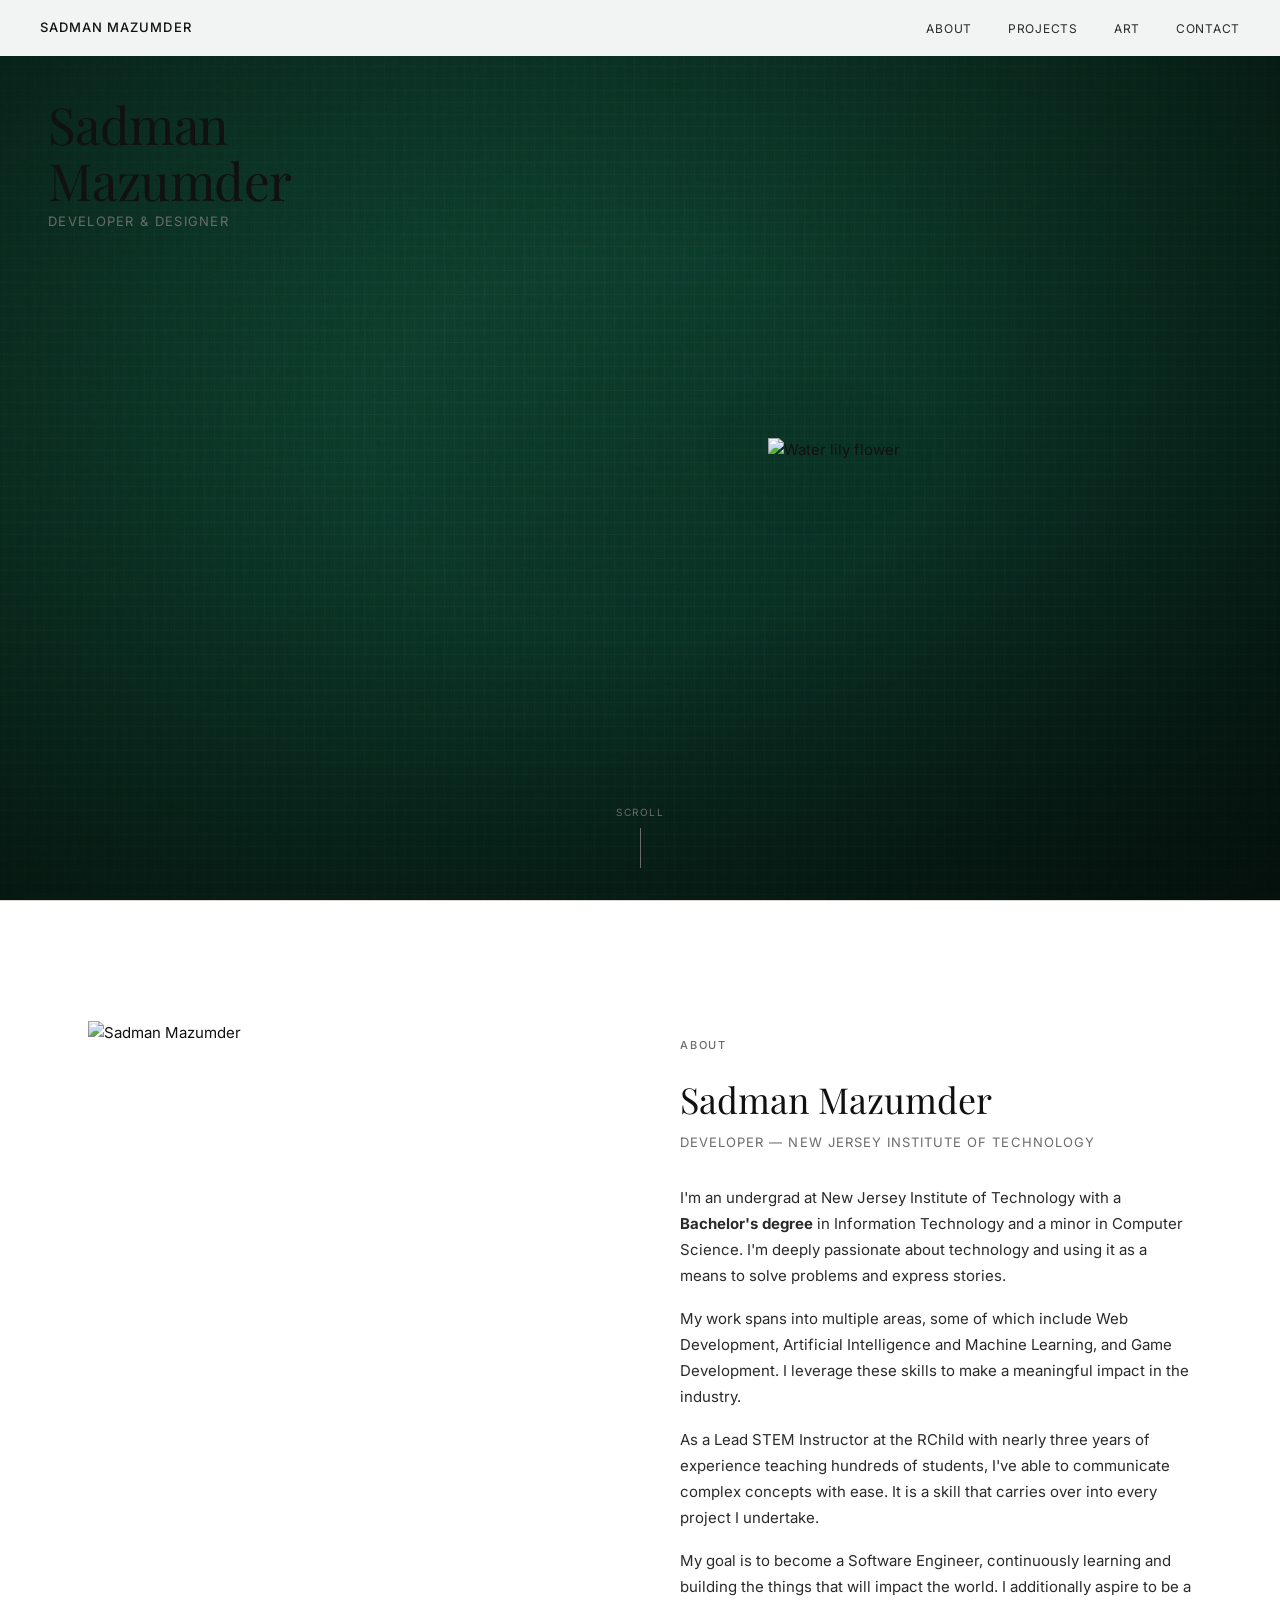
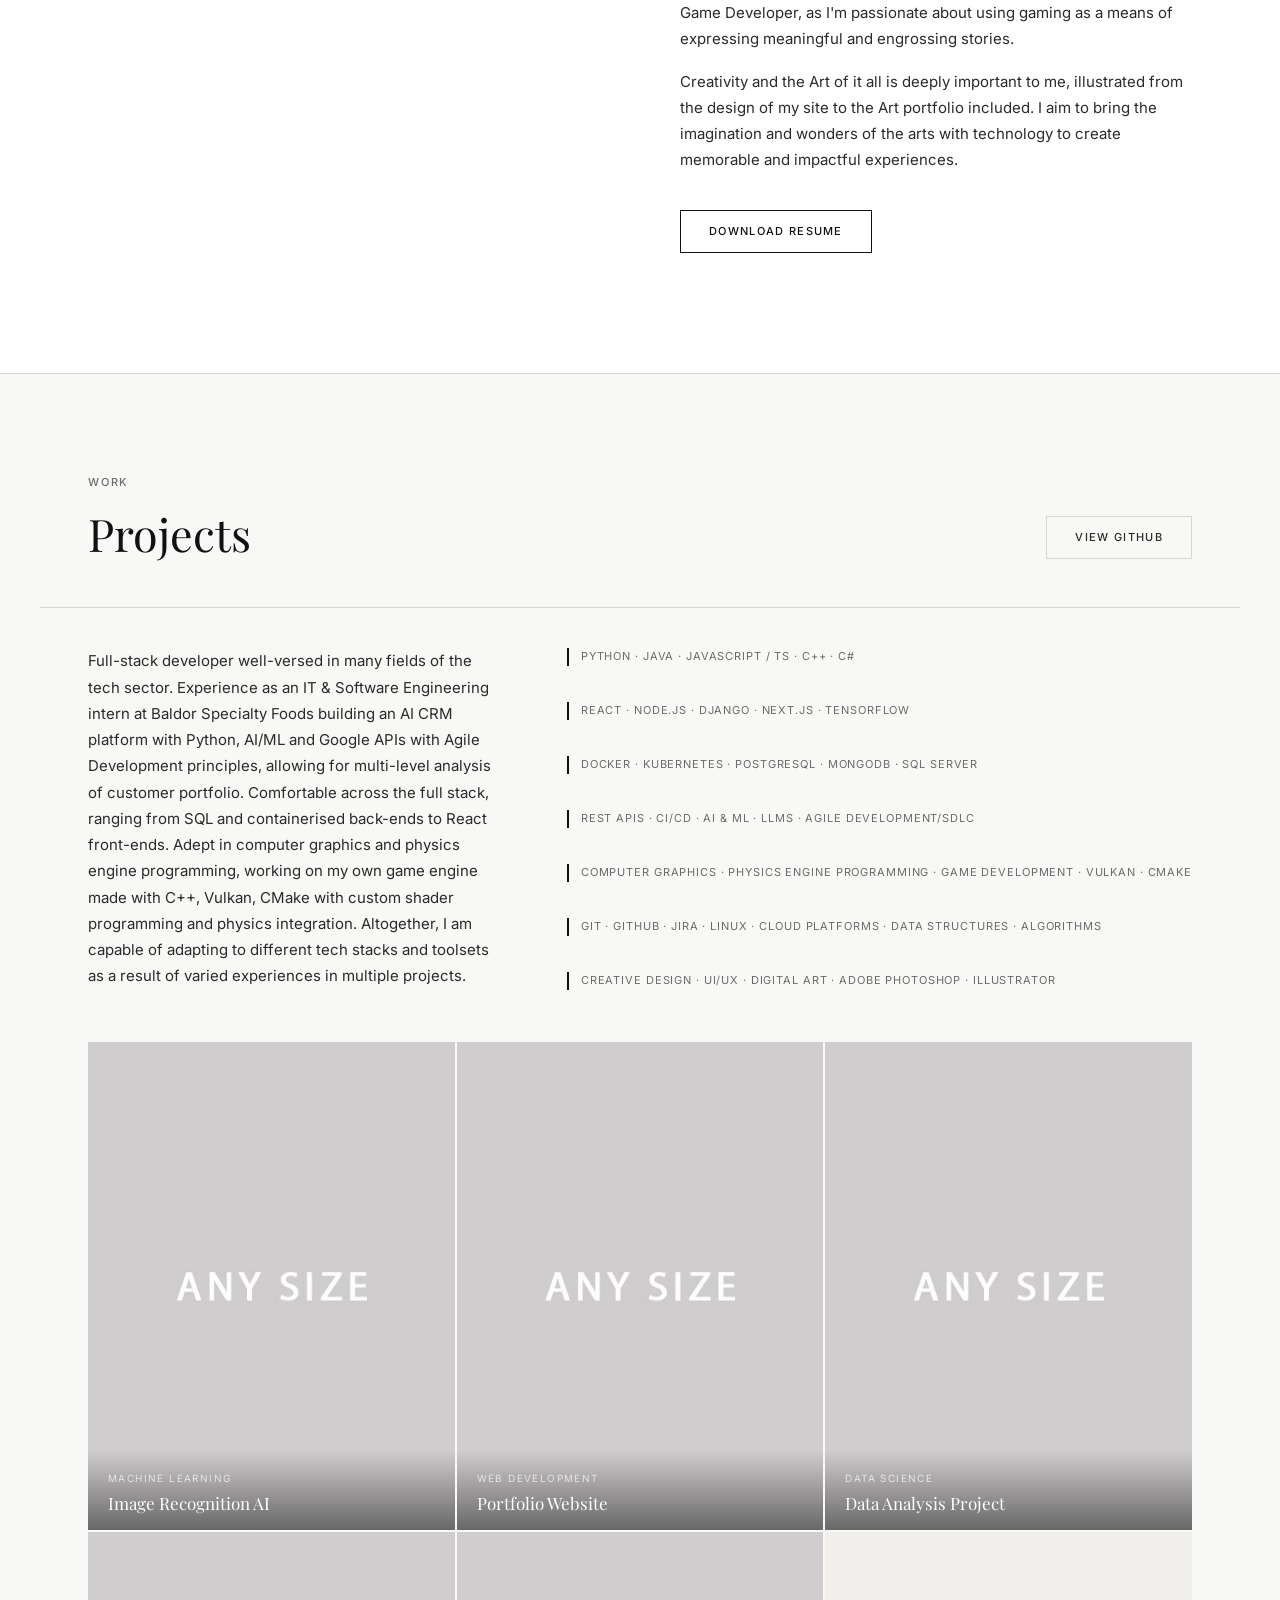
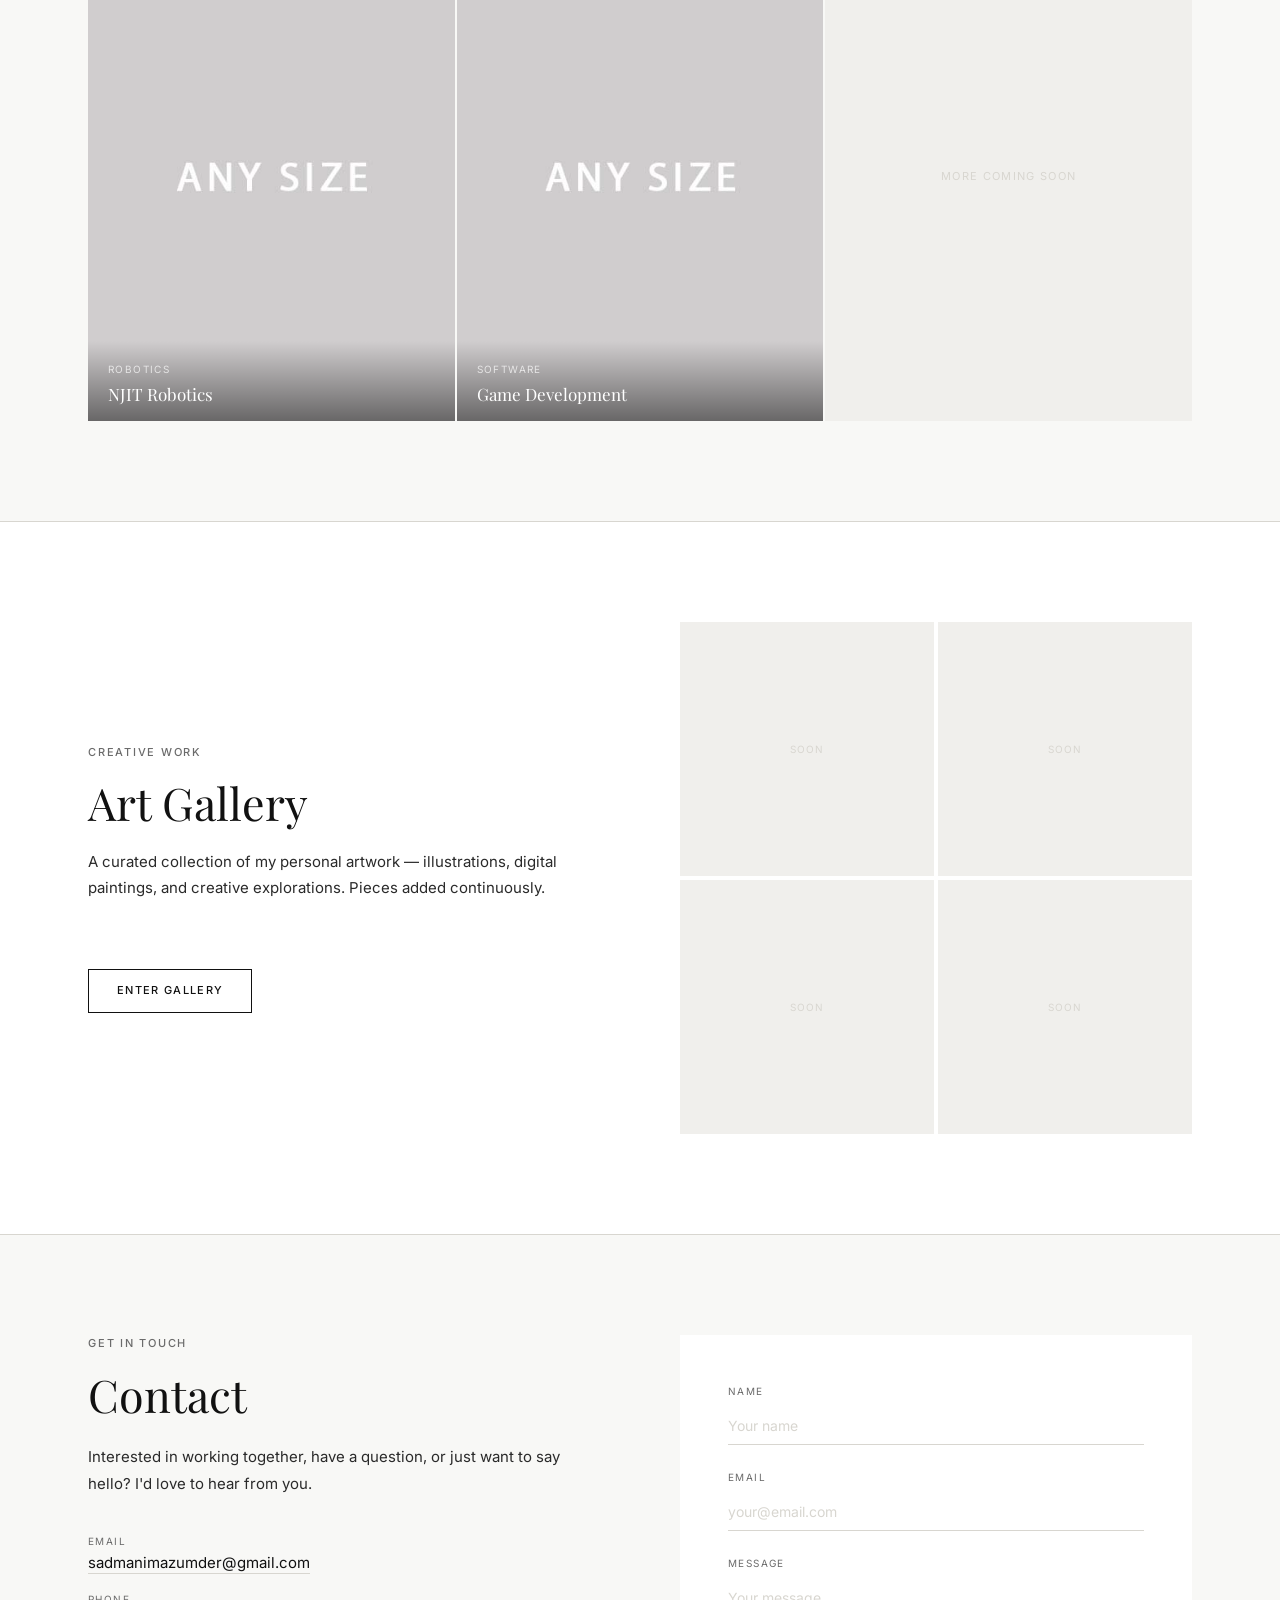
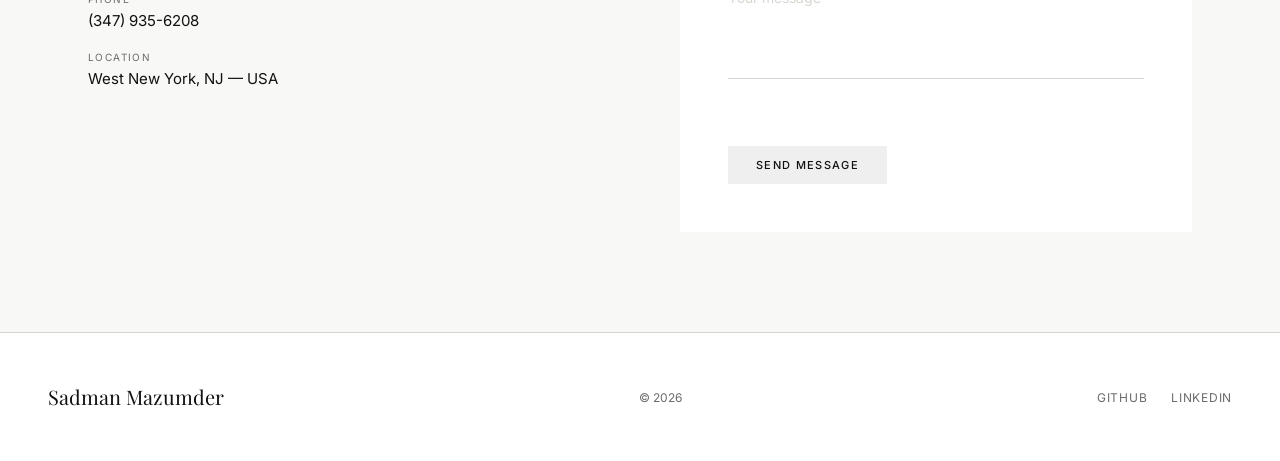
==== commit 5e4d116c: "More visual redesign and functionalities added" ====
--- a/index.html
+++ b/index.html
@@ -159,14 +159,12 @@
   <!-- ========================================================== -->
   <section id="gallery-hero">
 
-    <!-- Lily pad — left background -->
-    <div class="hero-lilypad">
-      <img src="img/hero/lilypad.jpg" alt="Water lily pad" />
-    </div>
-
-    <!-- Water lily petal — right foreground -->
+    <!-- Lily pad — left background (CSS gradient, no img) -->
+    <div class="hero-lilypad"></div>
+
+    <!-- Water lily flower — right foreground -->
     <div class="hero-petal">
-      <img src="img/hero/lilypetal.png" alt="Water lily petal" />
+      <img src="img/hero/lilyflower.png" alt="Water lily flower" />
     </div>
 
     <!-- Name top-left -->
@@ -227,9 +225,24 @@
         <span class="section-label">Work</span>
         <h2 class="section-title" style="margin-bottom:0">Projects</h2>
       </div>
-      <a href="https://github.com/SadmanMazumder" target="_blank" rel="noopener" class="gallery-btn gallery-btn-ghost">
+      <a href="https://github.com/Dienyemite" target="_blank" rel="noopener" class="gallery-btn gallery-btn-ghost">
         View GitHub
       </a>
+    </div>
+
+    <!-- Experience summary -->
+    <div class="projects-summary">
+      <p class="projects-summary-bio">Full-stack developer well-versed in many fields of the tech sector. Experience as an IT & Software Engineering intern at Baldor Specialty Foods building an AI&nbsp;CRM platform with Python, AI/ML and Google APIs with Agile Development principles, allowing for multi-level analysis of customer portfolio. Comfortable across the full stack, ranging from SQL and containerised back-ends to React front-ends. Adept in computer graphics and physics engine programming, working on my own game engine made with C++, Vulkan, CMake with custom shader programming and physics integration. Altogether, I am capable of adapting to different tech stacks and toolsets as a result of varied experiences in multiple projects.</p>
+      <ul class="projects-summary-skills">
+        <li>Python &middot; Java &middot; JavaScript / TS &middot; C++ &middot; C#</li>
+        <li>React &middot; Node.js &middot; Django &middot; Next.js &middot; TensorFlow</li>
+        <li>Docker &middot; Kubernetes &middot; PostgreSQL &middot; MongoDB &middot; SQL&nbsp;Server</li>
+        <li>REST APIs &middot; CI/CD &middot; AI&nbsp;&amp;&nbsp;ML &middot; LLMs &middot; Agile Development/SDLC</li>
+        <li>Computer Graphics &middot; Physics Engine Programming &middot; Game Development &middot; Vulkan &middot; CMake</li>
+        <li>Git &middot; GitHub &middot; Jira &middot; Linux &middot; Cloud Platforms &middot; Data Structures &middot; Algorithms</li>
+        <li>Creative Design &middot; UI/UX &middot; Digital Art &middot; Adobe Photoshop &middot; Illustrator</li>
+
+      </ul>
     </div>
 
     <div class="projects-grid">
@@ -285,6 +298,20 @@
       </div>
 
     </div>
+
+    <!-- GitHub Repositories Carousel -->
+    <div class="repos-carousel-wrap">
+      <div class="repos-carousel-label">
+        <span class="section-label">GitHub</span>
+        <a href="https://github.com/Dienyemite?tab=repositories" target="_blank" rel="noopener" class="repos-all-link">View all &rarr;</a>
+      </div>
+      <div class="repos-track-outer">
+        <!-- Two identical strips for seamless infinite loop -->
+        <ul class="repos-track" id="repos-track-a" aria-hidden="false"></ul>
+        <ul class="repos-track" id="repos-track-b" aria-hidden="true"></ul>
+      </div>
+    </div>
+
   </section>
   <!-- /PROJECTS -->
 
@@ -379,9 +406,8 @@
       <span class="footer-name">Sadman Mazumder</span>
       <span class="footer-copy">&copy; 2026</span>
       <ul class="footer-socials">
-        <li><a href="https://github.com/SadmanMazumder" target="_blank" rel="noopener">GitHub</a></li>
-        <li><a href="#" target="_blank" rel="noopener">LinkedIn</a></li>
-        <li><a href="#" target="_blank" rel="noopener">Instagram</a></li>
+        <li><a href="https://github.com/Dienyemite" target="_blank" rel="noopener">GitHub</a></li>
+        <li><a href="https://www.linkedin.com/in/sadman-mazumder-098356214/" target="_blank" rel="noopener">LinkedIn</a></li>
       </ul>
     </div>
   </footer>
@@ -396,6 +422,71 @@
 <script>
 (function () {
   'use strict';
+
+  /* ---- GitHub Repos Carousel ---- */
+  (function () {
+    var GITHUB_USER = 'Dienyemite';
+    var API_URL = 'https://api.github.com/users/' + GITHUB_USER + '/repos?sort=updated&per_page=100';
+    var GAP = 16; // must match CSS gap
+
+    function buildCard(repo) {
+      var li = document.createElement('li');
+      var a  = document.createElement('a');
+      a.className   = 'repo-card';
+      a.href        = repo.html_url;
+      a.target      = '_blank';
+      a.rel         = 'noopener';
+      a.setAttribute('aria-label', repo.name);
+
+      var name = document.createElement('span');
+      name.className   = 'repo-card-name';
+      name.textContent = repo.name.replace(/-/g, '\u2011'); // non-breaking hyphen
+
+      var lang = document.createElement('span');
+      lang.className   = 'repo-card-lang';
+      lang.textContent = repo.language || '';
+
+      a.appendChild(name);
+      if (repo.language) a.appendChild(lang);
+      li.appendChild(a);
+      return li;
+    }
+
+    function initCarousel(repos) {
+      var trackA = document.getElementById('repos-track-a');
+      var trackB = document.getElementById('repos-track-b');
+      if (!trackA || !trackB) return;
+
+      repos.forEach(function (r) { trackA.appendChild(buildCard(r)); });
+      repos.forEach(function (r) { trackB.appendChild(buildCard(r)); });
+
+      // Wait one frame so the browser has laid out the tracks
+      requestAnimationFrame(function () {
+        requestAnimationFrame(function () {
+          var totalW = trackA.scrollWidth;
+          var scrollDist = -(totalW + GAP);
+          var duration = Math.max(20, repos.length * 2.8); // ~2.8s per card, min 20s
+
+          [trackA, trackB].forEach(function (t) {
+            t.style.setProperty('--repos-scroll-dist', scrollDist + 'px');
+            t.style.animation = 'repos-scroll ' + duration + 's linear infinite';
+          });
+          // Stagger the duplicate by exactly half a cycle so they tile seamlessly
+          trackB.style.animationDelay = '-' + (duration / 2) + 's';
+        });
+      });
+    }
+
+    fetch(API_URL)
+      .then(function (r) { return r.ok ? r.json() : Promise.reject(r.status); })
+      .then(initCarousel)
+      .catch(function (err) {
+        console.warn('GitHub API unavailable:', err);
+        // Hide the whole carousel wrapper gracefully
+        var wrap = document.querySelector('.repos-carousel-wrap');
+        if (wrap) wrap.style.display = 'none';
+      });
+  })();
 
   /* ---- Loading screen ---- */
   var loader   = document.getElementById('gallery-loader');
--- a/css/gallery-theme.css
+++ b/css/gallery-theme.css
@@ -347,43 +347,90 @@
     background: var(--gallery-white);
 }
 
-/* Lily pad — fills left side, behind petal */
+/* Lily pad — fills left side, behind petal — pure CSS gradient, no image */
 .hero-lilypad {
     position: absolute;
     top: 0;
     left: 0;
-    width: 65%;
+    width: 100%;
     height: 100%;
     overflow: hidden;
     z-index: 1;
-}
-
-.hero-lilypad img {
-    width: 100%;
-    height: 100%;
-    object-fit: cover;
-    object-position: center;
-    display: block;
-}
-
-/* White overlay fade so pad blends into white right side */
+    /* ── Pthalo green painted canvas stack (back → front) ───────────────────
+       1. Base pthalo gradient   (#0C3D2C → #093325 → #061E17)
+       2. Canvas warp threads    (vertical — tight repeating bands)
+       3. Canvas weft threads    (horizontal — tight repeating bands)
+       4. Directional light      (top-left glaze, bottom-right shadow)
+       5. Edge vignette          (all sides darken inward)
+    ─────────────────────────────────────────────────────────────────────── */
+    background:
+        /* 5. All-edge vignette */
+        radial-gradient(ellipse at center, transparent 30%, rgba(3, 12, 8, 0.72) 100%),
+        /* 4. Directional glaze — top-left warm highlight, bottom-right cold shadow */
+        linear-gradient(140deg, rgba(30,110,70,0.13) 0%, transparent 40%, rgba(0,0,0,0.18) 100%),
+        /* 3. Weft threads — horizontal canvas weave */
+        repeating-linear-gradient(
+            0deg,
+            transparent               0px,
+            transparent               5px,
+            rgba(255,255,255,0.028)   5px,
+            rgba(255,255,255,0.028)   6px,
+            transparent               6px,
+            transparent               11px,
+            rgba(0,0,0,0.04)          11px,
+            rgba(0,0,0,0.04)          12px
+        ),
+        /* 2. Warp threads — vertical canvas weave (slightly narrower pitch) */
+        repeating-linear-gradient(
+            90deg,
+            transparent               0px,
+            transparent               4px,
+            rgba(255,255,255,0.022)   4px,
+            rgba(255,255,255,0.022)   5px,
+            transparent               5px,
+            transparent               9px,
+            rgba(0,0,0,0.035)         9px,
+            rgba(0,0,0,0.035)         10px
+        ),
+        /* 1. Base pthalo green gradient */
+        linear-gradient(158deg, #0E4535 0%, #0C3D2C 35%, #093325 65%, #061E17 100%);
+}
+
+/* Layer A — fractalNoise grain (coarser, canvas-like) */
+.hero-lilypad::before {
+    content: '';
+    position: absolute;
+    inset: 0;
+    z-index: 1;
+    pointer-events: none;
+    opacity: 0.11;
+    mix-blend-mode: overlay;
+    background-image: url("data:image/svg+xml,%3Csvg xmlns='http://www.w3.org/2000/svg' width='300' height='300'%3E%3Cfilter id='n'%3E%3CfeTurbulence type='fractalNoise' baseFrequency='0.42' numOctaves='5' stitchTiles='stitch'/%3E%3C/filter%3E%3Crect width='300' height='300' filter='url(%23n)'/%3E%3C/svg%3E");
+    background-size: 300px 300px;
+    background-repeat: repeat;
+}
+
+/* Layer B — coarser turbulence simulating bristle strokes, multiply blended */
 .hero-lilypad::after {
     content: '';
     position: absolute;
-    top: 0;
-    right: 0;
-    width: 40%;
-    height: 100%;
-    background: linear-gradient(to right, transparent, var(--gallery-white));
-}
-
-/* Water lily petal — right side, diagonal */
+    inset: 0;
+    z-index: 2;
+    pointer-events: none;
+    opacity: 0.09;
+    mix-blend-mode: multiply;
+    background-image: url("data:image/svg+xml,%3Csvg xmlns='http://www.w3.org/2000/svg' width='512' height='512'%3E%3Cfilter id='b'%3E%3CfeTurbulence type='turbulence' baseFrequency='0.18 0.06' numOctaves='3' seed='8' stitchTiles='stitch'/%3E%3C/filter%3E%3Crect width='512' height='512' filter='url(%23b)'/%3E%3C/svg%3E");
+    background-size: 512px 512px;
+    background-repeat: repeat;
+}
+
+/* Water lily flower — right side, zoomed so only left half is visible */
 .hero-petal {
     position: absolute;
-    right: -5%;
+    right: -50%;       /* push right half off-screen */
     top: 50%;
-    transform: translateY(-50%) rotate(-15deg);
-    width: 58%;
+    transform: translateY(-50%);
+    width: 90%;        /* large so zoomed in */
     height: auto;
     z-index: 2;
 }
@@ -392,13 +439,16 @@
     width: 100%;
     height: auto;
     object-fit: contain;
-}
-
-/* Top-left name overlay */
+    filter: drop-shadow(0 8px 40px rgba(0,0,0,0.32));
+}
+
+/* Name — top-left */
 .hero-text {
     position: absolute;
     top: 96px;
     left: 48px;
+    right: auto;
+    text-align: left;
     z-index: 3;
 }
 
@@ -620,6 +670,49 @@
     margin: 0 auto;
 }
 
+/* ── Experience summary ─────────────────────────────────── */
+.projects-summary {
+    max-width: 1200px;
+    margin: 0 auto 52px;
+    padding: 0 48px;
+    display: grid;
+    grid-template-columns: 1fr auto;
+    gap: 32px 64px;
+    align-items: stretch;   /* both cells grow to the same height */
+    border-top: 1px solid var(--gallery-mid-gray, #d8d8d8);
+    padding-top: 40px;
+}
+
+.projects-summary-bio {
+    font-family: var(--gallery-font-sans);
+    font-size: 15px;
+    line-height: 1.75;
+    color: var(--gallery-dark-gray);
+    margin: 0;
+    max-width: 620px;
+}
+
+.projects-summary-skills {
+    list-style: none;
+    margin: 0;
+    padding: 0;
+    display: flex;
+    flex-direction: column;
+    justify-content: space-between;  /* rows pin to top & bottom, spread evenly */
+    height: 100%;                    /* fill the stretched grid cell */
+    white-space: nowrap;
+}
+
+.projects-summary-skills li {
+    font-family: var(--gallery-font-sans);
+    font-size: 11px;
+    letter-spacing: 0.08em;
+    text-transform: uppercase;
+    color: var(--gallery-dark-gray);
+    border-left: 2px solid var(--gallery-black);
+    padding-left: 12px;
+}
+
 .projects-grid {
     display: grid;
     grid-template-columns: repeat(3, 1fr);
@@ -628,6 +721,105 @@
     margin: 0 auto;
     padding: 0 48px;
 }
+
+/* ── GitHub Repos Carousel ─────────────────────────────────────────────── */
+.repos-carousel-wrap {
+    max-width: 1200px;
+    margin: 56px auto 0;
+    padding: 0 48px 0;
+    overflow: hidden;
+}
+
+.repos-carousel-label {
+    display: flex;
+    justify-content: space-between;
+    align-items: baseline;
+    margin-bottom: 20px;
+}
+
+.repos-all-link {
+    font-family: var(--gallery-font-sans);
+    font-size: 11px;
+    letter-spacing: 0.08em;
+    text-transform: uppercase;
+    color: var(--gallery-dark-gray);
+    text-decoration: none;
+    transition: color var(--gallery-transition);
+}
+.repos-all-link:hover { color: var(--gallery-black); }
+
+/* Outer clip + fade edges */
+.repos-track-outer {
+    display: flex;
+    overflow: hidden;
+    -webkit-mask-image: linear-gradient(to right, transparent 0%, black 6%, black 94%, transparent 100%);
+    mask-image: linear-gradient(to right, transparent 0%, black 6%, black 94%, transparent 100%);
+    /* pause on hover */
+    cursor: default;
+}
+.repos-track-outer:hover .repos-track {
+    animation-play-state: paused;
+}
+
+/* Each strip */
+.repos-track {
+    display: flex;
+    gap: 16px;
+    list-style: none;
+    margin: 0;
+    padding: 4px 0 12px;
+    /* width set by JS; animation added by JS once width is known */
+    will-change: transform;
+    flex-shrink: 0;
+}
+
+/* Individual repo box */
+.repo-card {
+    flex-shrink: 0;
+    width: 168px;
+    height: 168px;
+    border: 1px solid var(--gallery-mid-gray, #d8d8d8);
+    display: flex;
+    flex-direction: column;
+    justify-content: flex-end;
+    padding: 16px;
+    gap: 6px;
+    text-decoration: none;
+    background: var(--gallery-white);
+    transition: border-color var(--gallery-transition), box-shadow var(--gallery-transition);
+    box-sizing: border-box;
+}
+.repo-card:hover {
+    border-color: var(--gallery-black);
+    box-shadow: 0 4px 20px rgba(0,0,0,0.08);
+}
+
+.repo-card-name {
+    font-family: var(--gallery-font-sans);
+    font-size: 12px;
+    font-weight: 500;
+    color: var(--gallery-black);
+    line-height: 1.35;
+    word-break: break-all;
+    display: -webkit-box;
+    -webkit-line-clamp: 3;
+    -webkit-box-orient: vertical;
+    overflow: hidden;
+}
+
+.repo-card-lang {
+    font-family: var(--gallery-font-sans);
+    font-size: 10px;
+    letter-spacing: 0.07em;
+    text-transform: uppercase;
+    color: var(--gallery-dark-gray);
+}
+
+@keyframes repos-scroll {
+    from { transform: translateX(0); }
+    to   { transform: translateX(var(--repos-scroll-dist)); }
+}
+
 
 .project-card {
     position: relative;
@@ -982,14 +1174,17 @@
 
     .nav-mobile-drawer { padding: 24px 24px 32px; }
 
-    .hero-text { left: 24px; }
-    .hero-lilypad { width: 80%; }
-    .hero-petal { width: 70%; right: -10%; }
+    .hero-text { left: 24px; right: auto; }
+    .hero-lilypad { width: 100%; }
+    .hero-petal { width: 110%; right: -55%; }
 
     .about-grid { grid-template-columns: 1fr; gap: 48px; padding: 0 24px; }
     .about-image-wrap img { height: 380px; object-position: center; }
 
     .projects-header { padding: 0 24px 36px; flex-direction: column; align-items: flex-start; gap: 20px; }
+    .projects-summary { grid-template-columns: 1fr; padding: 32px 24px 0; margin-bottom: 40px; }
+    .projects-summary-skills { white-space: normal; }
+    .repos-carousel-wrap { padding: 0 24px; margin-top: 40px; }
     .projects-grid { grid-template-columns: 1fr 1fr; padding: 0 24px; }
 
     .art-teaser-inner { grid-template-columns: 1fr; gap: 48px; padding: 0 24px; }
@@ -1005,5 +1200,5 @@
     .projects-grid { grid-template-columns: 1fr; }
     .art-teaser-visual { grid-template-columns: 1fr 1fr; }
     .hero-name { font-size: 28px; }
-    .hero-petal { width: 90%; right: -15%; }
-}
+    .hero-petal { width: 130%; right: -65%; }
+}
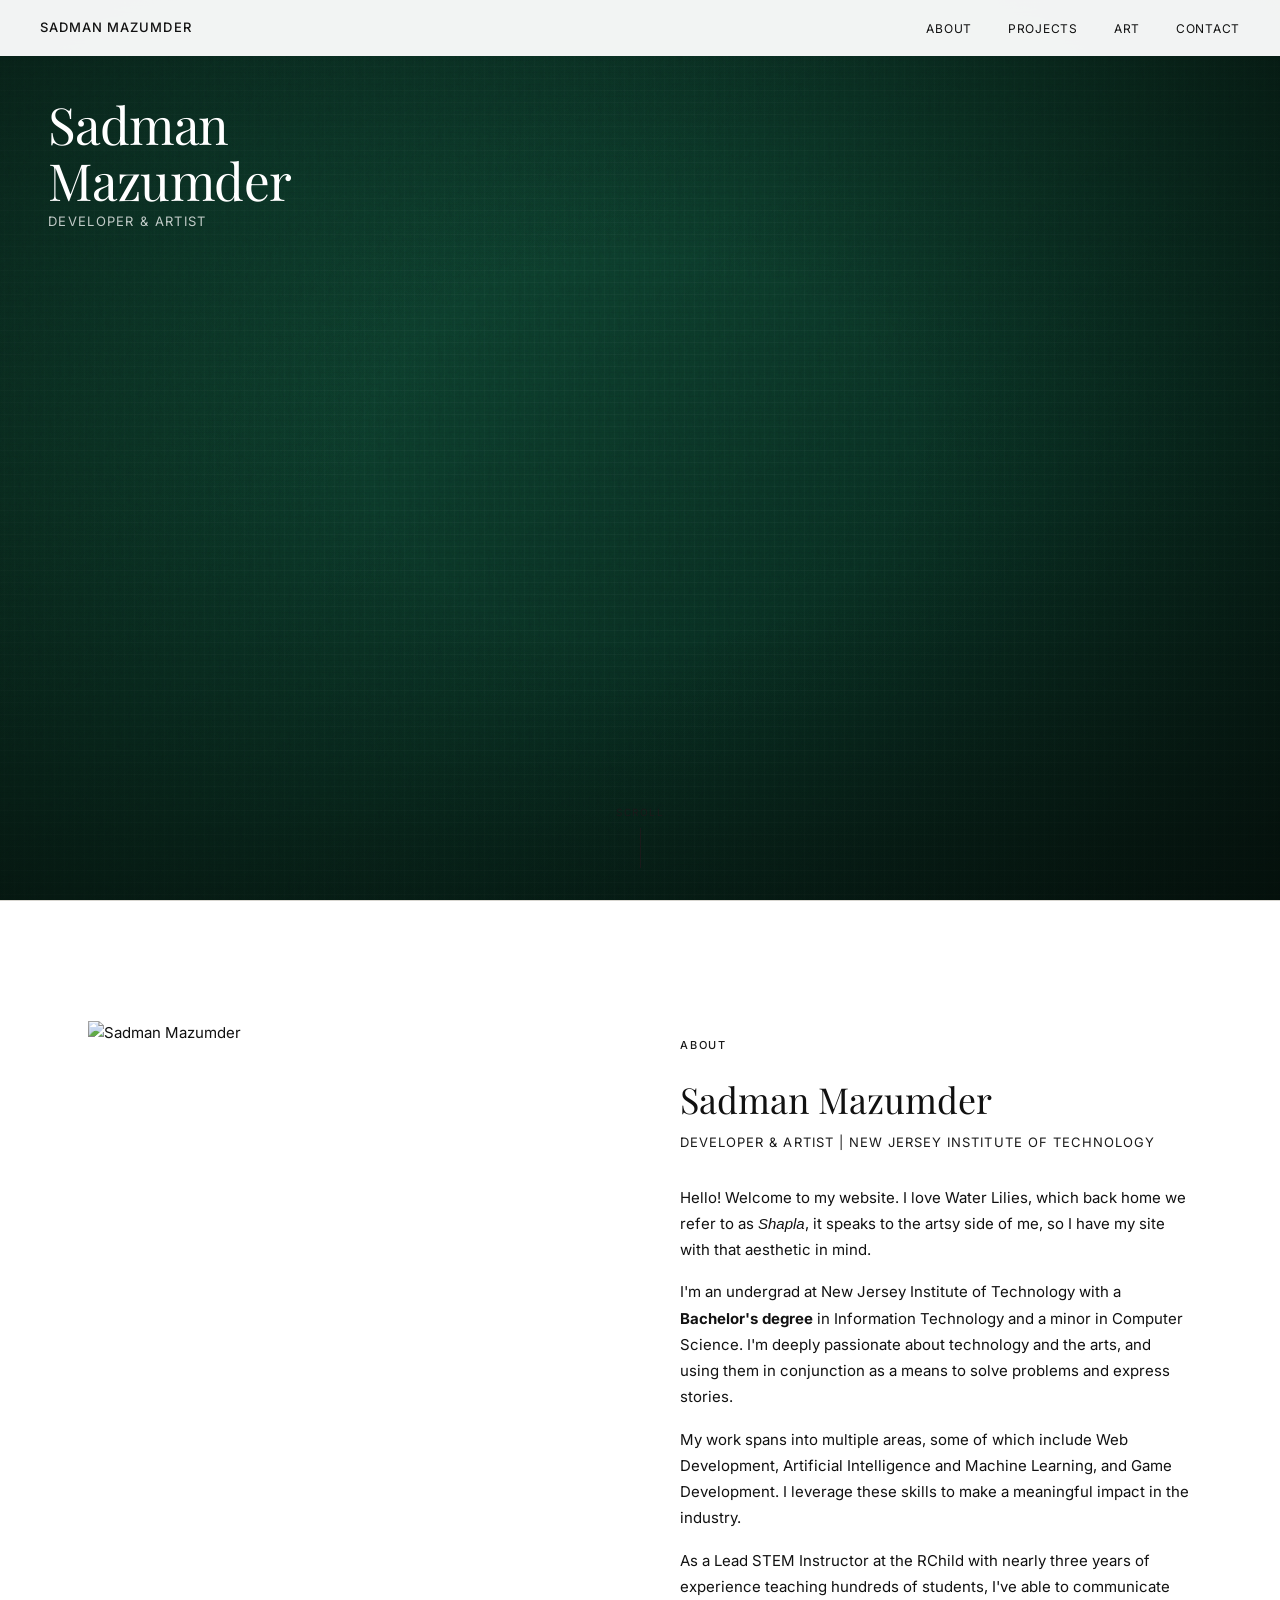
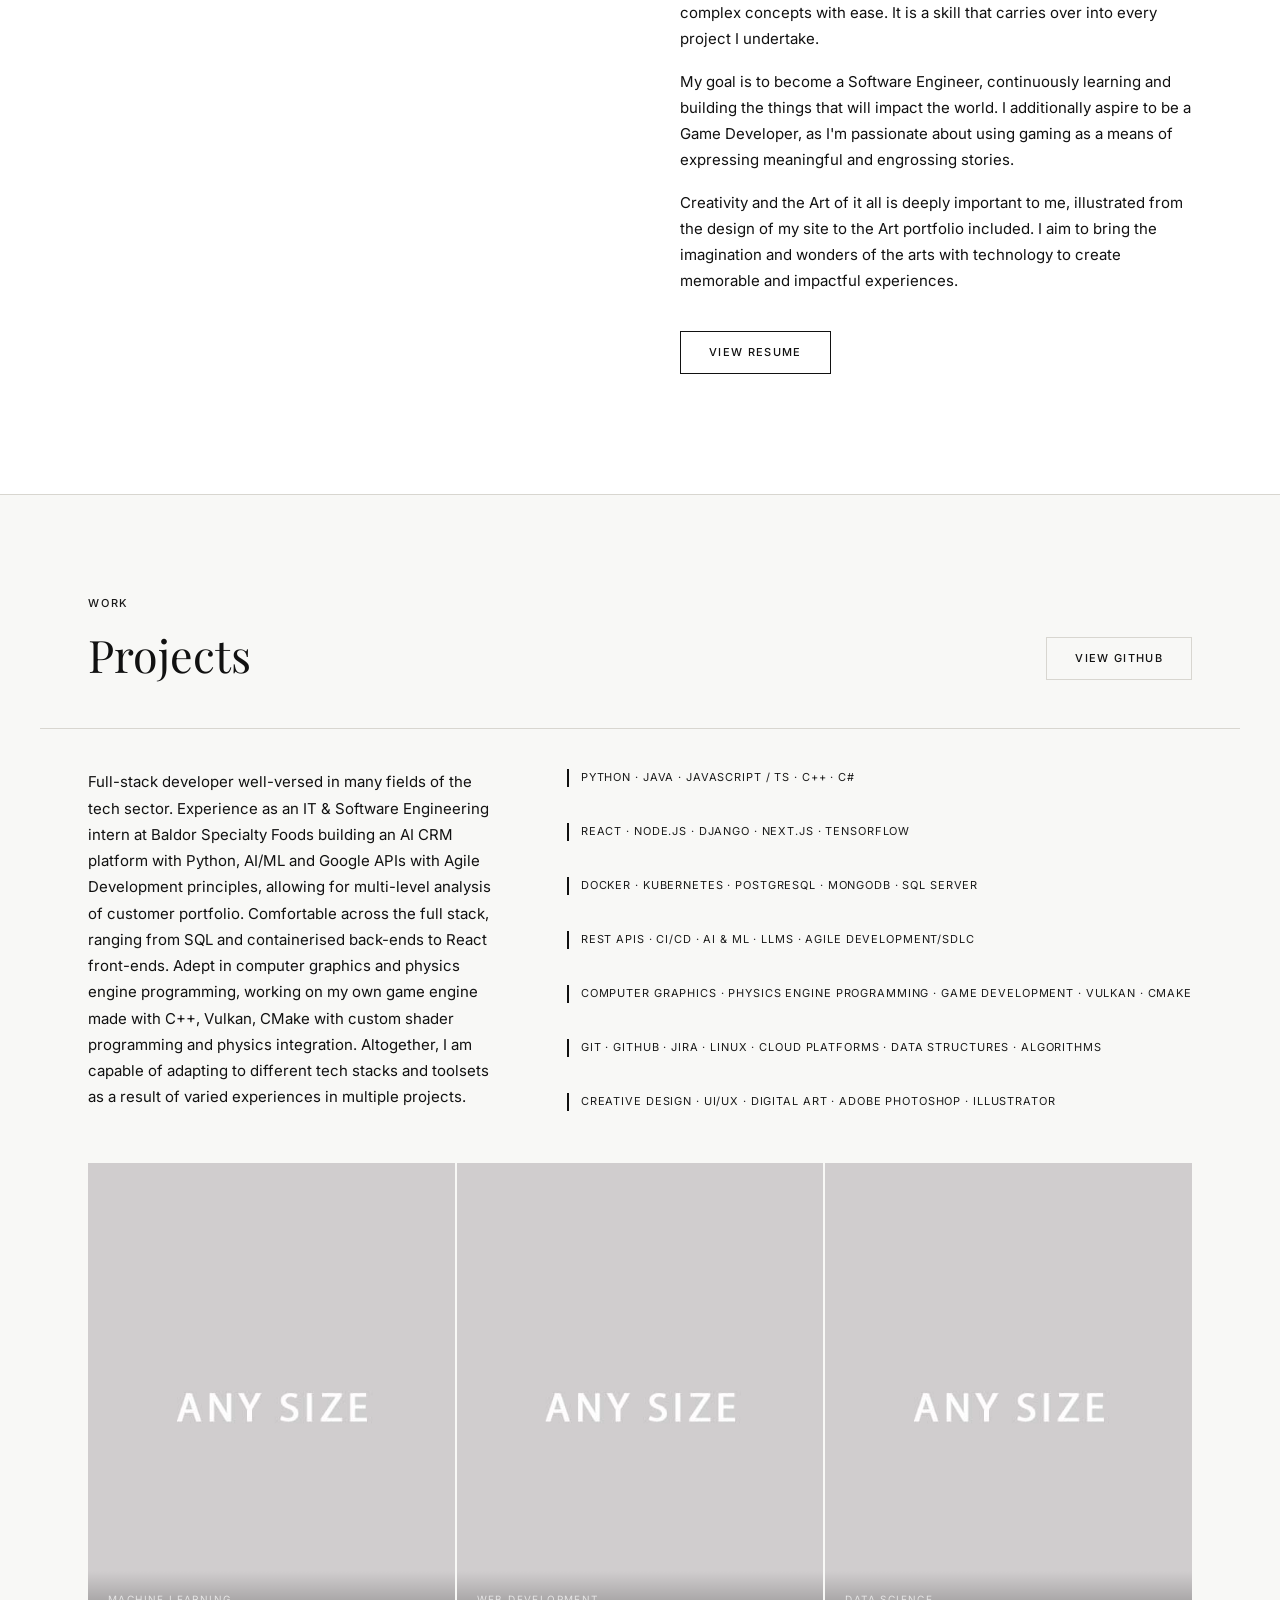
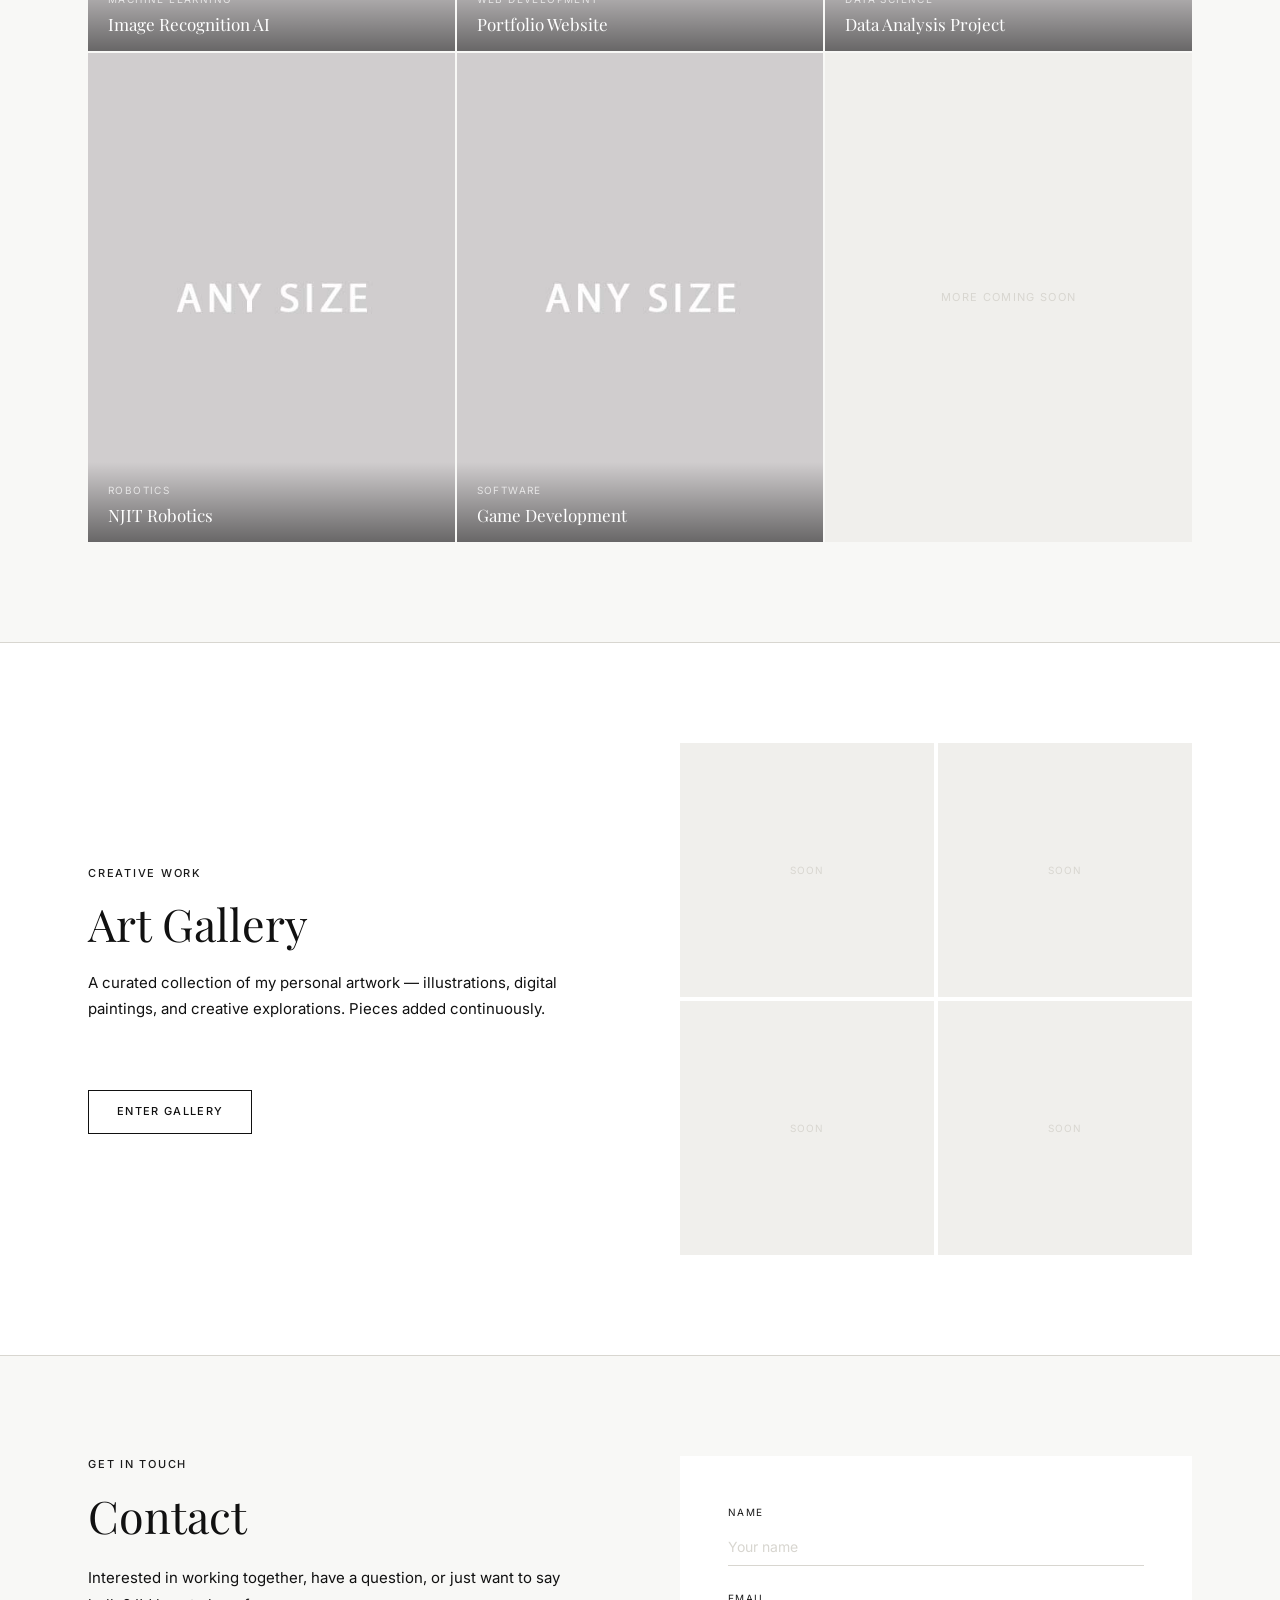
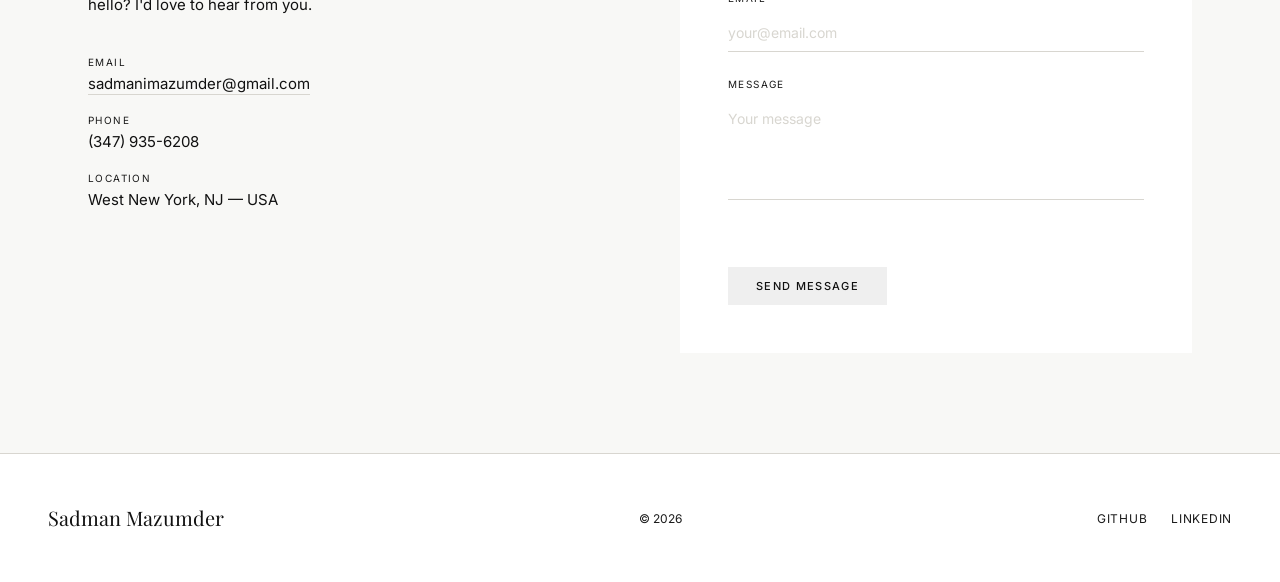
==== commit 68040626: "water lily in the landing page now spins up/down when the user is scrolling/swiping" ====
--- a/index.html
+++ b/index.html
@@ -129,6 +129,11 @@
 <!-- SITE CONTENT                                                -->
 <!-- ============================================================ -->
 <div id="gallery-site">
+
+  <!-- Water lily flower — fixed overlay, rotates on scroll, behind all content -->
+  <div class="hero-petal">
+    <img src="img/hero/lilyflower.png" alt="" aria-hidden="true" />
+  </div>
 
   <!-- NAV -->
   <nav id="gallery-nav">
@@ -162,15 +167,10 @@
     <!-- Lily pad — left background (CSS gradient, no img) -->
     <div class="hero-lilypad"></div>
 
-    <!-- Water lily flower — right foreground -->
-    <div class="hero-petal">
-      <img src="img/hero/lilyflower.png" alt="Water lily flower" />
-    </div>
-
     <!-- Name top-left -->
     <div class="hero-text">
       <h1 class="hero-name">Sadman<br>Mazumder</h1>
-      <span class="hero-subtitle">Developer &amp; Designer</span>
+      <span class="hero-subtitle">Developer &amp; Artist</span>
     </div>
 
     <!-- Scroll cue -->
@@ -196,18 +196,19 @@
       <div class="about-content">
         <span class="section-label">About</span>
         <h2 class="section-title">Sadman Mazumder</h2>
-        <span class="about-role">Developer — New Jersey Institute of Technology</span>
+        <span class="about-role">Developer &amp; Artist | New Jersey Institute of Technology</span>
 
         <div class="about-text">
-          <p>I'm an undergrad at New Jersey Institute of Technology with a <b class="S">Bachelor's degree</b> in Information Technology and a minor in Computer Science. I'm deeply passionate about technology and using it as a means to solve problems and express stories.</p>
+          <p>Hello! Welcome to my website. I love Water Lilies, which back home we refer to as <i>Shapla</i>, it speaks to the artsy side of me, so I have my site with that aesthetic in mind.</p>
+          <p>I'm an undergrad at New Jersey Institute of Technology with a <b class="S">Bachelor's degree</b> in Information Technology and a minor in Computer Science. I'm deeply passionate about technology and the arts, and using them in conjunction as a means to solve problems and express stories.</p>
           <p>My work spans into multiple areas, some of which include Web Development, Artificial Intelligence and Machine Learning, and Game Development. I leverage these skills to make a meaningful impact in the industry.</p>
           <p>As a Lead STEM Instructor at the RChild with nearly three years of experience teaching hundreds of students, I've able to communicate complex concepts with ease. It is a skill that carries over into every project I undertake.</p>
           <p>My goal is to become a Software Engineer, continuously learning and building the things that will impact the world. I additionally aspire to be a Game Developer, as I'm passionate about using gaming as a means of expressing meaningful and engrossing stories.</p>
           <p>Creativity and the Art of it all is deeply important to me, illustrated from the design of my site to the Art portfolio included. I aim to bring the imagination and wonders of the arts with technology to create memorable and impactful experiences.</p>
         </div>
 
-        <a href="img/cv/Resume_SadmanMazumder.pdf" download class="gallery-btn">
-          Download Resume
+        <a href="img/cv/Resume_SadmanMazumder.pdf" target="_blank" rel="noopener" class="gallery-btn">
+          View Resume
         </a>
       </div>
 
@@ -513,8 +514,33 @@
 
   /* ---- Nav scroll class ---- */
   var nav = document.getElementById('gallery-nav');
+
+  /* ---- Lily flower scroll rotation ---- */
+  var petalEl   = document.querySelector('.hero-petal');
+  var petalAngle = 0;       // accumulated degrees
+  var lastScrollY = window.scrollY;
+  var rafPending  = false;
+
+  function applyPetalRotation() {
+    rafPending = false;
+    // translateY(-50%) keeps it vertically centred; rotate on top
+    petalEl.style.transform = 'translateY(-50%) rotate(' + petalAngle + 'deg)';
+  }
+
   window.addEventListener('scroll', function () {
-    if (window.scrollY > 10) {
+    var currentY = window.scrollY;
+    var delta    = currentY - lastScrollY;
+    lastScrollY  = currentY;
+
+    // ~0.06 deg per px scrolled — subtle but visible
+    petalAngle  += delta * 0.06;
+
+    if (!rafPending) {
+      rafPending = true;
+      requestAnimationFrame(applyPetalRotation);
+    }
+
+    if (currentY > 10) {
       nav.classList.add('scrolled');
     } else {
       nav.classList.remove('scrolled');
--- a/css/gallery-theme.css
+++ b/css/gallery-theme.css
@@ -15,8 +15,8 @@
     --gallery-off-white: #f8f8f6;
     --gallery-light-gray: #f0efec;
     --gallery-mid-gray: #d8d6d0;
-    --gallery-dark-gray: #6b6b6b;
-    --gallery-charcoal: #2a2a2a;
+    --gallery-dark-gray: #1a1a1a;   /* was #6b6b6b — raised to near-black for full contrast */
+    --gallery-charcoal: #111111;    /* was #2a2a2a — unified with black */
     --gallery-black: #111111;
 
     --gallery-font-serif: 'Playfair Display', 'Georgia', serif;
@@ -355,7 +355,7 @@
     width: 100%;
     height: 100%;
     overflow: hidden;
-    z-index: 1;
+    /* no z-index — stays in paint step 6 so flower (z-index:1) renders above it */
     /* ── Pthalo green painted canvas stack (back → front) ───────────────────
        1. Base pthalo gradient   (#0C3D2C → #093325 → #061E17)
        2. Canvas warp threads    (vertical — tight repeating bands)
@@ -424,15 +424,18 @@
     background-repeat: repeat;
 }
 
-/* Water lily flower — right side, zoomed so only left half is visible */
+/* Water lily flower — fixed overlay, persists across all sections, behind all content */
 .hero-petal {
-    position: absolute;
-    right: -50%;       /* push right half off-screen */
+    position: fixed;
+    right: -50%;       /* keep right half off-screen */
     top: 50%;
     transform: translateY(-50%);
-    width: 90%;        /* large so zoomed in */
+    width: 90%;
     height: auto;
-    z-index: 2;
+    z-index: 1;        /* above section backgrounds (step 6), below content wrappers (z-index:2) */
+    will-change: transform;
+    transform-origin: center center;
+    pointer-events: none; /* never intercept clicks meant for content */
 }
 
 .hero-petal img {
@@ -456,7 +459,7 @@
     font-family: var(--gallery-font-serif) !important;
     font-size: clamp(32px, 4vw, 56px);
     font-weight: 400 !important;
-    color: var(--gallery-black) !important;
+    color: #ffffff !important;
     line-height: 1.1;
     letter-spacing: -0.01em;
 }
@@ -468,7 +471,7 @@
     font-weight: 400;
     letter-spacing: 0.1em;
     text-transform: uppercase;
-    color: var(--gallery-dark-gray) !important;
+    color: rgba(255,255,255,0.75) !important;
 }
 
 /* Scroll cue at bottom center */
@@ -552,12 +555,16 @@
 /* ============================================= */
 
 #gallery-about {
+    position: relative;
+    /* no z-index — does not form a stacking context, flower renders above bg */
     padding-top: 120px;
     padding-bottom: 120px;
     border-top: 1px solid var(--gallery-mid-gray);
 }
 
 .about-grid {
+    position: relative;
+    z-index: 2;        /* above flower */
     display: grid;
     grid-template-columns: 1fr 1fr;
     gap: 80px;
@@ -656,12 +663,16 @@
 /* ============================================= */
 
 #gallery-projects {
+    position: relative;
+    /* no z-index — does not form a stacking context, flower renders above bg */
     padding: 100px 0;
     border-top: 1px solid var(--gallery-mid-gray);
     background: var(--gallery-off-white);
 }
 
 .projects-header {
+    position: relative;
+    z-index: 2;
     display: flex;
     justify-content: space-between;
     align-items: flex-end;
@@ -672,6 +683,8 @@
 
 /* ── Experience summary ─────────────────────────────────── */
 .projects-summary {
+    position: relative;
+    z-index: 2;
     max-width: 1200px;
     margin: 0 auto 52px;
     padding: 0 48px;
@@ -714,6 +727,8 @@
 }
 
 .projects-grid {
+    position: relative;
+    z-index: 2;
     display: grid;
     grid-template-columns: repeat(3, 1fr);
     gap: 2px;
@@ -724,6 +739,8 @@
 
 /* ── GitHub Repos Carousel ─────────────────────────────────────────────── */
 .repos-carousel-wrap {
+    position: relative;
+    z-index: 2;
     max-width: 1200px;
     margin: 56px auto 0;
     padding: 0 48px 0;
@@ -897,12 +914,16 @@
 /* ============================================= */
 
 #gallery-art-teaser {
+    position: relative;
+    /* no z-index — does not form a stacking context, flower renders above bg */
     padding: 100px 0;
     border-top: 1px solid var(--gallery-mid-gray);
     background: var(--gallery-white);
 }
 
 .art-teaser-inner {
+    position: relative;
+    z-index: 2;
     max-width: 1200px;
     margin: 0 auto;
     padding: 0 48px;
@@ -970,12 +991,16 @@
 /* ============================================= */
 
 #gallery-contact {
+    position: relative;
+    /* no z-index — does not form a stacking context, flower renders above bg */
     padding: 100px 0;
     border-top: 1px solid var(--gallery-mid-gray);
     background: var(--gallery-off-white);
 }
 
 .contact-inner {
+    position: relative;
+    z-index: 2;
     max-width: 1200px;
     margin: 0 auto;
     padding: 0 48px;
@@ -1111,12 +1136,16 @@
 /* ============================================= */
 
 #gallery-footer {
+    position: relative;
+    /* no z-index — does not form a stacking context, flower renders above bg */
     padding: 48px;
     border-top: 1px solid var(--gallery-mid-gray);
     background: var(--gallery-white);
 }
 
 .footer-inner {
+    position: relative;
+    z-index: 2;
     max-width: 1200px;
     margin: 0 auto;
     display: flex;
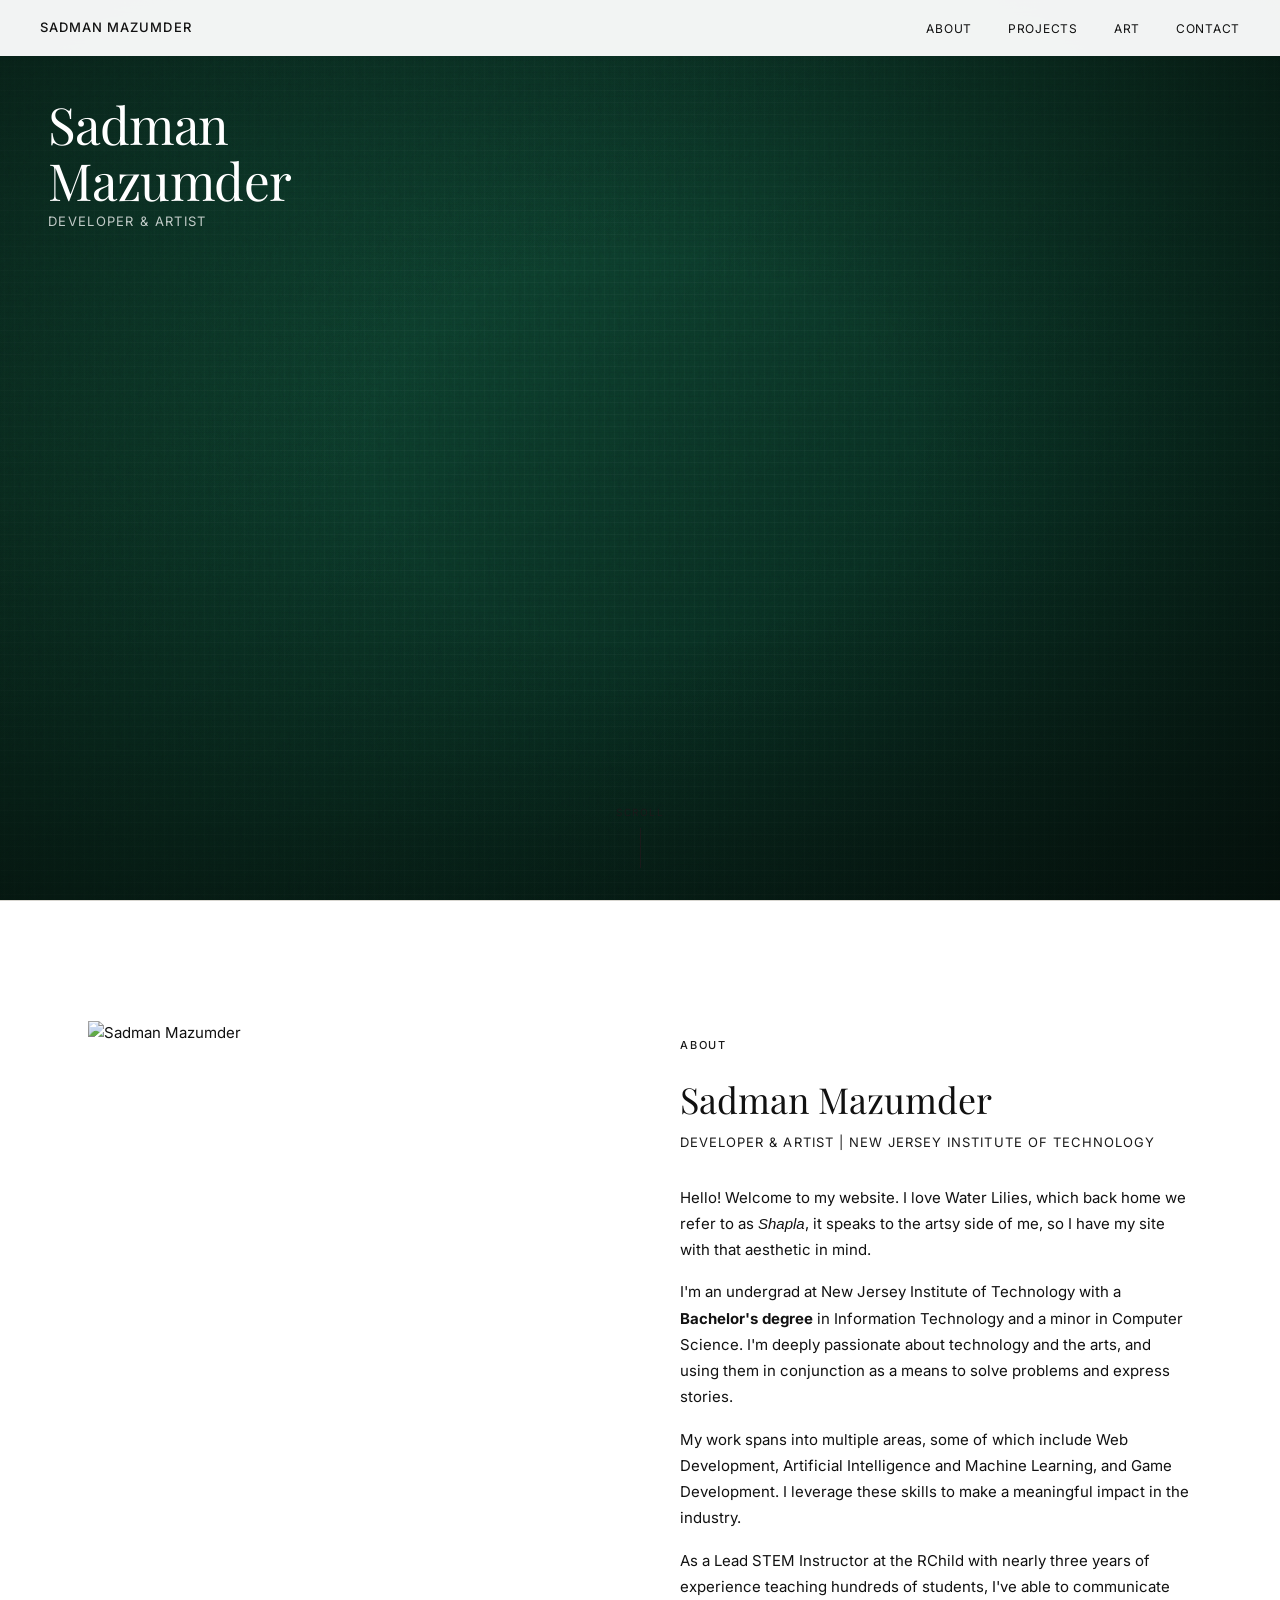
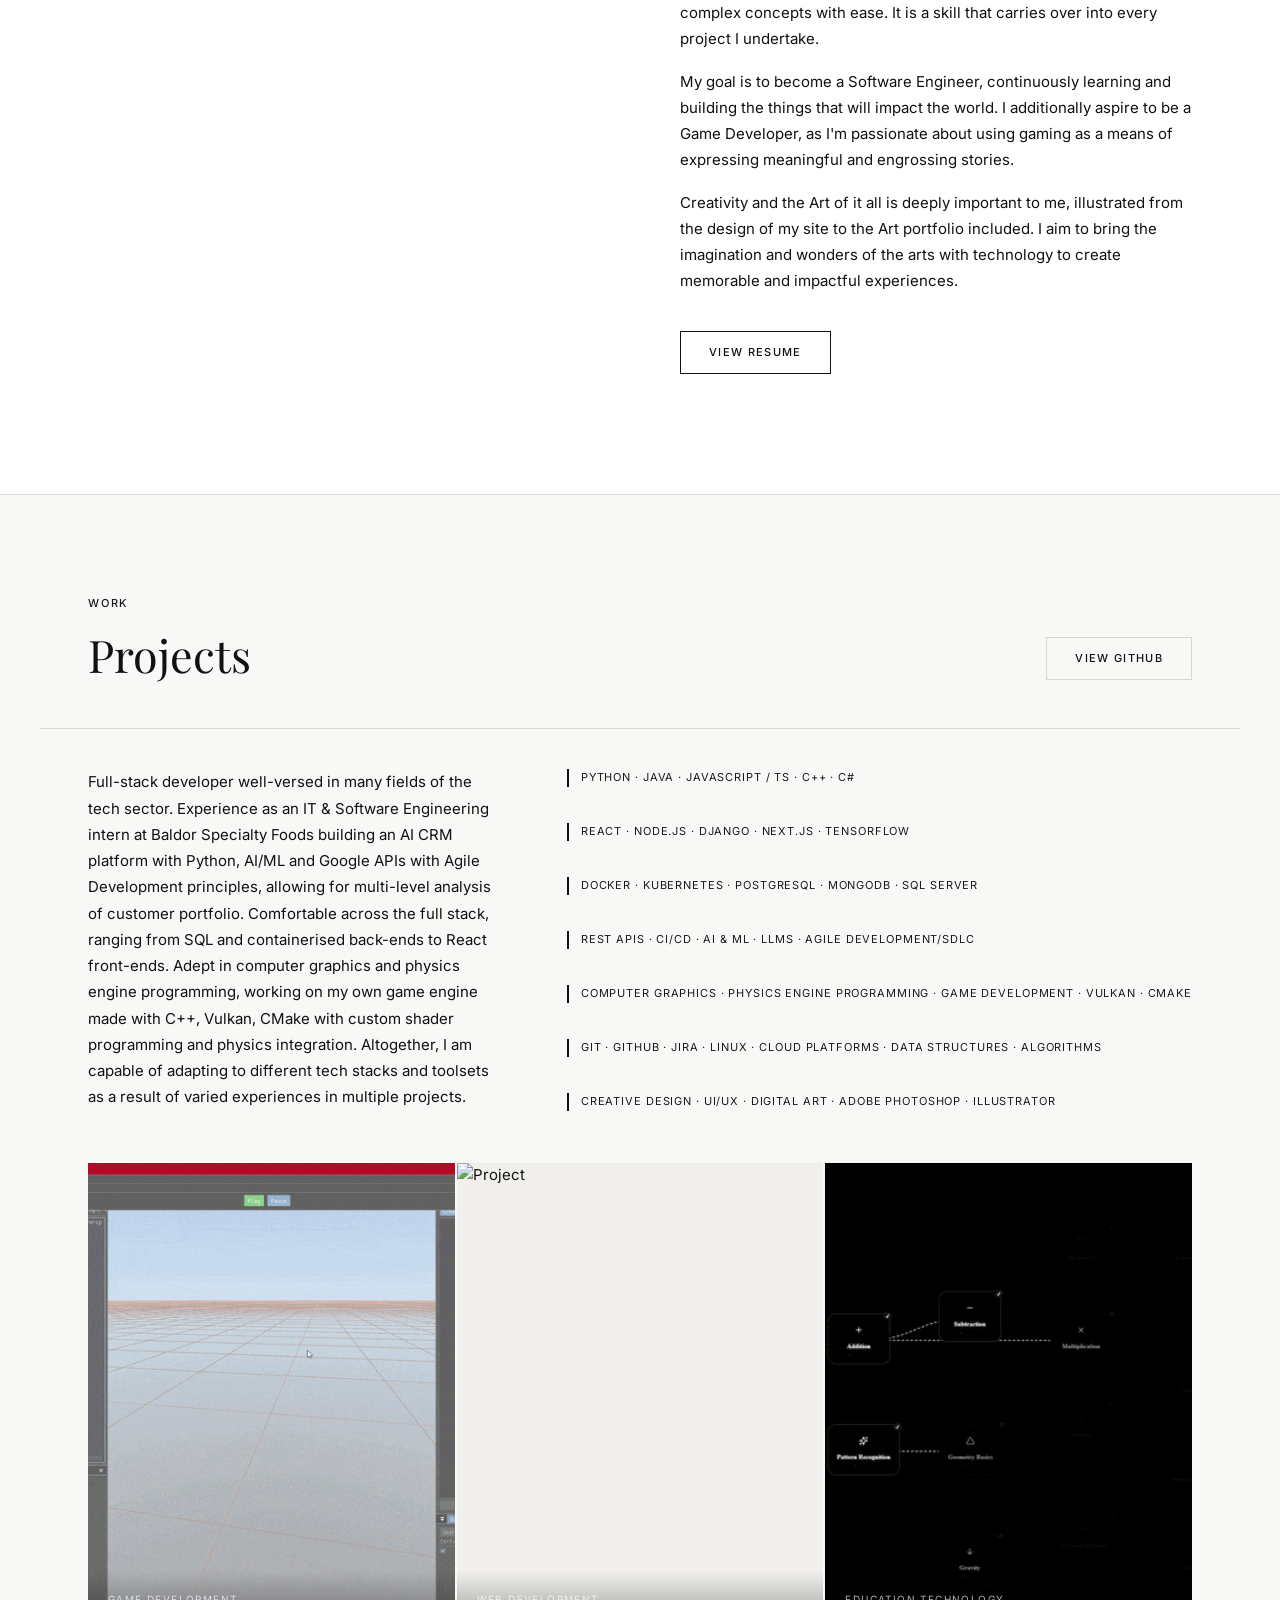
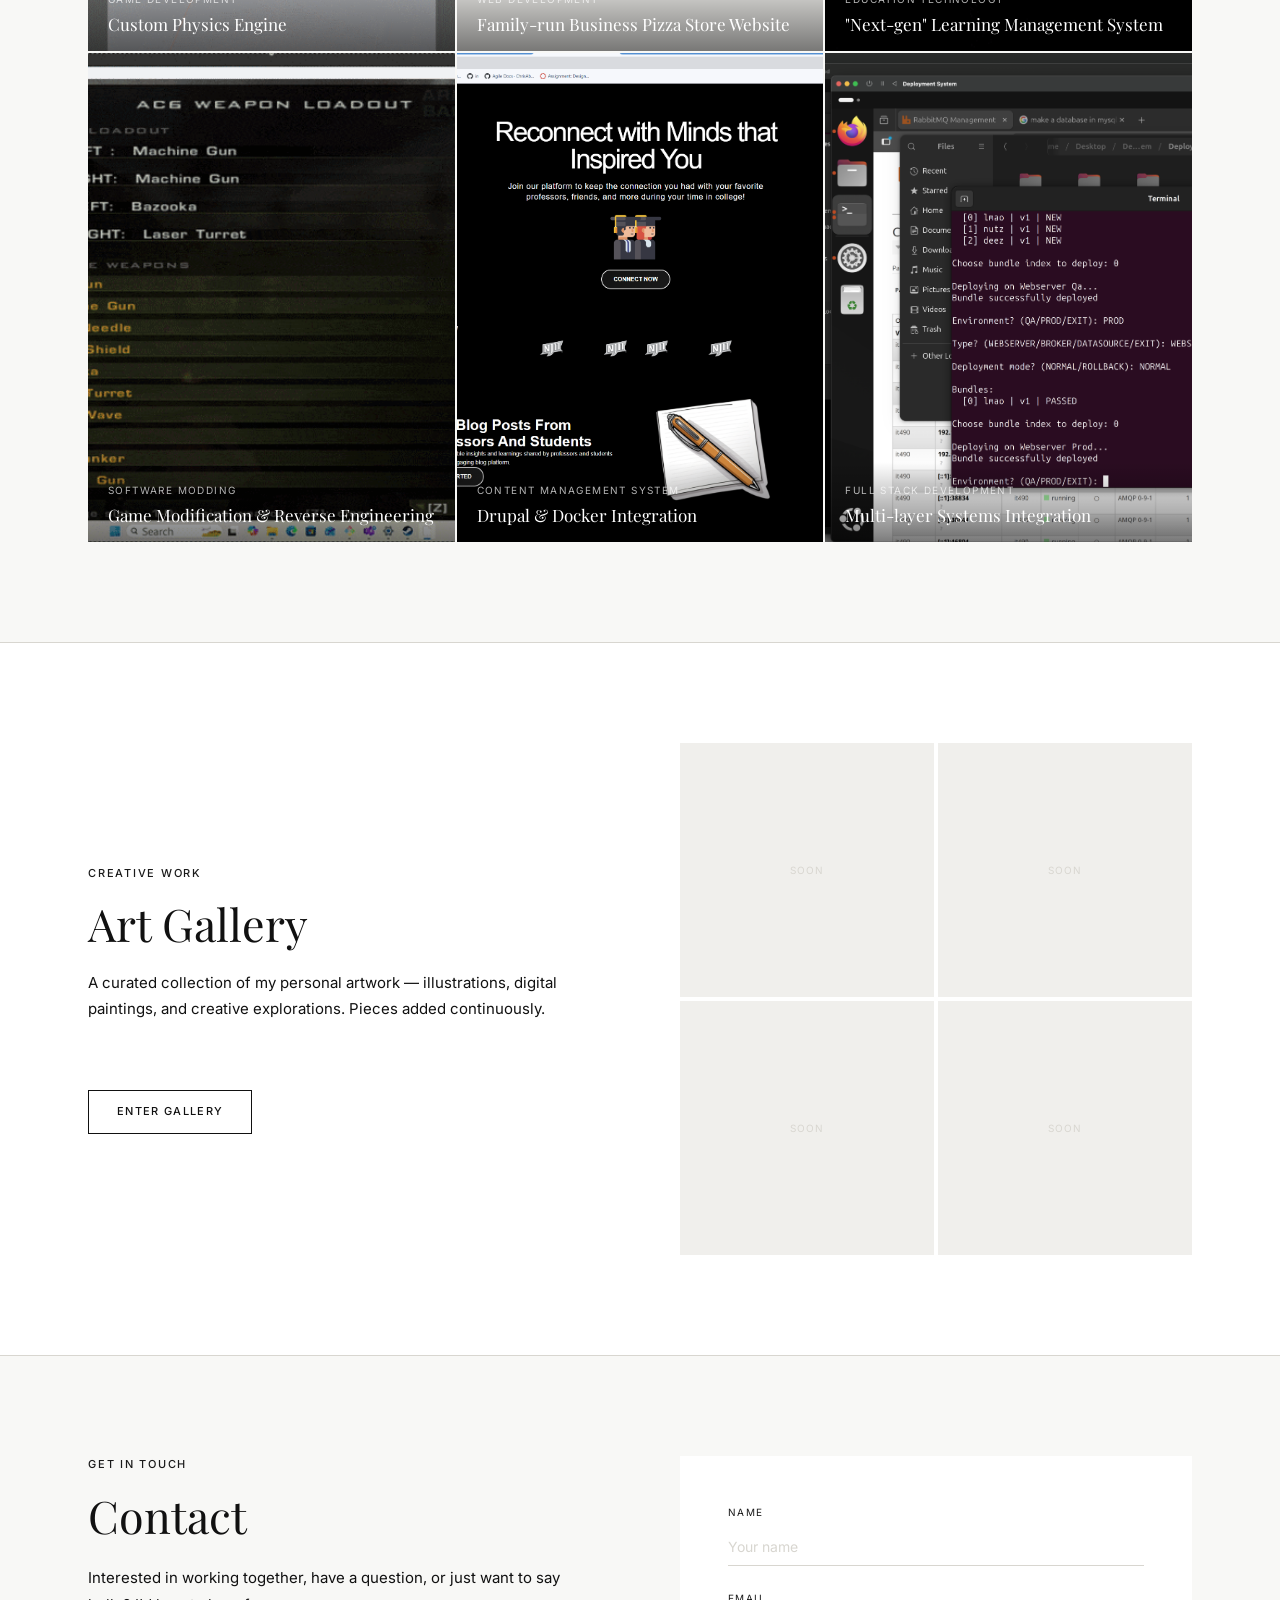
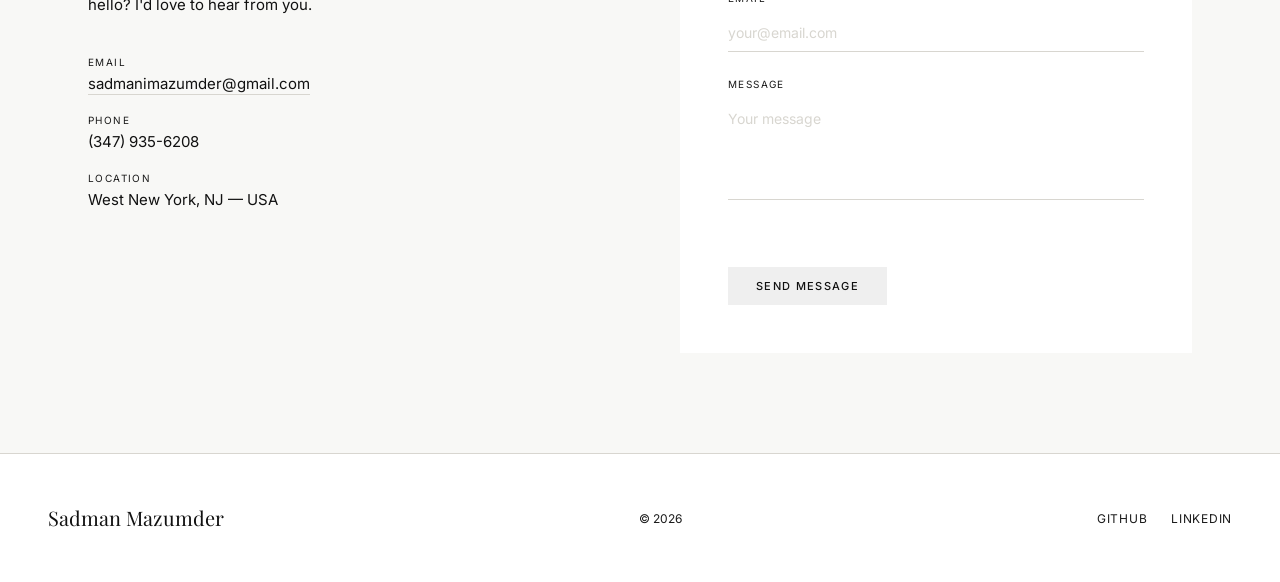
==== commit 5f9f3b7e: "Added images to the project page." ====
--- a/index.html
+++ b/index.html
@@ -132,7 +132,10 @@
 
   <!-- Water lily flower — fixed overlay, rotates on scroll, behind all content -->
   <div class="hero-petal">
-    <img src="img/hero/lilyflower.png" alt="" aria-hidden="true" />
+    <!-- base: always shows original colours (yellow center never tinted) -->
+    <img class="petal-base" src="img/hero/lilyflower.png" alt="" aria-hidden="true" />
+    <!-- tinted: same image, CSS filter applied for pink hue; radial mask cuts out yellow center -->
+    <img class="petal-tinted" src="img/hero/lilyflower.png" alt="" aria-hidden="true" />
   </div>
 
   <!-- NAV -->
@@ -250,52 +253,56 @@
 
       <!-- Project 1 -->
       <div class="project-card">
-        <img class="project-card-img" src="img/portfolio/1.jpg" alt="Project" />
+        <img class="project-card-img" src="img/portfolio/ActionEngineClip.gif" alt="Project" />
         <div class="project-card-overlay">
-          <span class="project-card-tag">Machine Learning</span>
-          <h3 class="project-card-title">Image Recognition AI</h3>
+          <span class="project-card-tag">Game Development</span>
+          <h3 class="project-card-title">Custom Physics Engine</h3>
         </div>
       </div>
 
       <!-- Project 2 -->
       <div class="project-card">
-        <img class="project-card-img" src="img/portfolio/2.jpg" alt="Project" />
+        <img class="project-card-img" src="img/portfolio/PizzaWebsiteClip.gif" alt="Project" />
         <div class="project-card-overlay">
           <span class="project-card-tag">Web Development</span>
-          <h3 class="project-card-title">Portfolio Website</h3>
+          <h3 class="project-card-title">Family-run Business Pizza Store Website</h3>
         </div>
       </div>
 
       <!-- Project 3 -->
       <div class="project-card">
-        <img class="project-card-img" src="img/portfolio/3.jpg" alt="Project" />
+        <img class="project-card-img" src="img/portfolio/SavantClip.gif" alt="Project" />
         <div class="project-card-overlay">
-          <span class="project-card-tag">Data Science</span>
-          <h3 class="project-card-title">Data Analysis Project</h3>
+          <span class="project-card-tag">Education Technology</span>
+          <h3 class="project-card-title">"Next-gen" Learning Management System</h3>
         </div>
       </div>
 
       <!-- Project 4 -->
       <div class="project-card">
-        <img class="project-card-img" src="img/portfolio/4.jpg" alt="Project" />
+        <img class="project-card-img" src="img/portfolio/Quake4ACModClip.gif" alt="Project" />
         <div class="project-card-overlay">
-          <span class="project-card-tag">Robotics</span>
-          <h3 class="project-card-title">NJIT Robotics</h3>
+          <span class="project-card-tag">Software Modding</span>
+          <h3 class="project-card-title">Game Modification & Reverse Engineering</h3>
         </div>
       </div>
 
       <!-- Project 5 -->
       <div class="project-card">
-        <img class="project-card-img" src="img/portfolio/5.jpg" alt="Project" />
+        <img class="project-card-img" src="img/portfolio/DockerDrupal.png" alt="Project" />
         <div class="project-card-overlay">
-          <span class="project-card-tag">Software</span>
-          <h3 class="project-card-title">Game Development</h3>
+          <span class="project-card-tag">Content Management System</span>
+          <h3 class="project-card-title">Drupal & Docker Integration</h3>
         </div>
       </div>
 
       <!-- Project 6 — Coming soon placeholder -->
-      <div class="project-card project-card-placeholder">
-        <span>More Coming Soon</span>
+      <div class="project-card">
+        <img class="project-card-img" src="img/portfolio/SystemIntegration.png" alt="Project" />
+        <div class="project-card-overlay">
+          <span class="project-card-tag">Full Stack Development</span>
+          <h3 class="project-card-title">Multi-layer Systems Integration</h3>
+        </div>
       </div>
 
     </div>
@@ -515,16 +522,26 @@
   /* ---- Nav scroll class ---- */
   var nav = document.getElementById('gallery-nav');
 
-  /* ---- Lily flower scroll rotation ---- */
-  var petalEl   = document.querySelector('.hero-petal');
-  var petalAngle = 0;       // accumulated degrees
-  var lastScrollY = window.scrollY;
-  var rafPending  = false;
+  /* ---- Lily flower scroll rotation + pink tint ---- */
+  var petalEl      = document.querySelector('.hero-petal');
+  var petalTinted  = petalEl.querySelector('.petal-tinted');
+  var petalAngle   = 0;
+  var lastScrollY  = window.scrollY;
+  var rafPending   = false;
 
   function applyPetalRotation() {
     rafPending = false;
-    // translateY(-50%) keeps it vertically centred; rotate on top
     petalEl.style.transform = 'translateY(-50%) rotate(' + petalAngle + 'deg)';
+    var maxScroll = document.documentElement.scrollHeight - window.innerHeight;
+    var t = maxScroll > 0 ? Math.min(1, Math.max(0, window.scrollY / maxScroll)) : 0;
+    if (t <= 0) {
+      petalTinted.style.filter = 'none';
+    } else {
+      petalTinted.style.filter =
+        'sepia(' + t.toFixed(3) + ') ' +
+        'hue-rotate(290deg) ' +
+        'saturate(' + (1 + t * 2).toFixed(3) + ')';
+    }
   }
 
   window.addEventListener('scroll', function () {
--- a/css/gallery-theme.css
+++ b/css/gallery-theme.css
@@ -436,13 +436,38 @@
     will-change: transform;
     transform-origin: center center;
     pointer-events: none; /* never intercept clicks meant for content */
-}
-
-.hero-petal img {
+    filter: drop-shadow(0 8px 40px rgba(0,0,0,0.28));
+}
+
+/* Base layer — original image, no tint, always visible */
+.hero-petal .petal-base {
+    display: block;
     width: 100%;
     height: auto;
     object-fit: contain;
-    filter: drop-shadow(0 8px 40px rgba(0,0,0,0.32));
+}
+
+/* Tinted layer — stacked exactly on top; mask punches out the yellow center */
+.hero-petal .petal-tinted {
+    position: absolute;
+    top: 0;
+    left: 0;
+    width: 100%;
+    height: 100%;
+    object-fit: contain;
+    /* Radial mask: transparent circle over the yellow center (~15% radius),
+       soft feather ring 15%→22%, fully opaque beyond that (the white petals) */
+    -webkit-mask-image: radial-gradient(circle at 50% 50%,
+        transparent 0%,
+        transparent 14%,
+        black       21%,
+        black       100%);
+    mask-image: radial-gradient(circle at 50% 50%,
+        transparent 0%,
+        transparent 14%,
+        black       21%,
+        black       100%);
+    /* filter applied via JS on scroll */
 }
 
 /* Name — top-left */
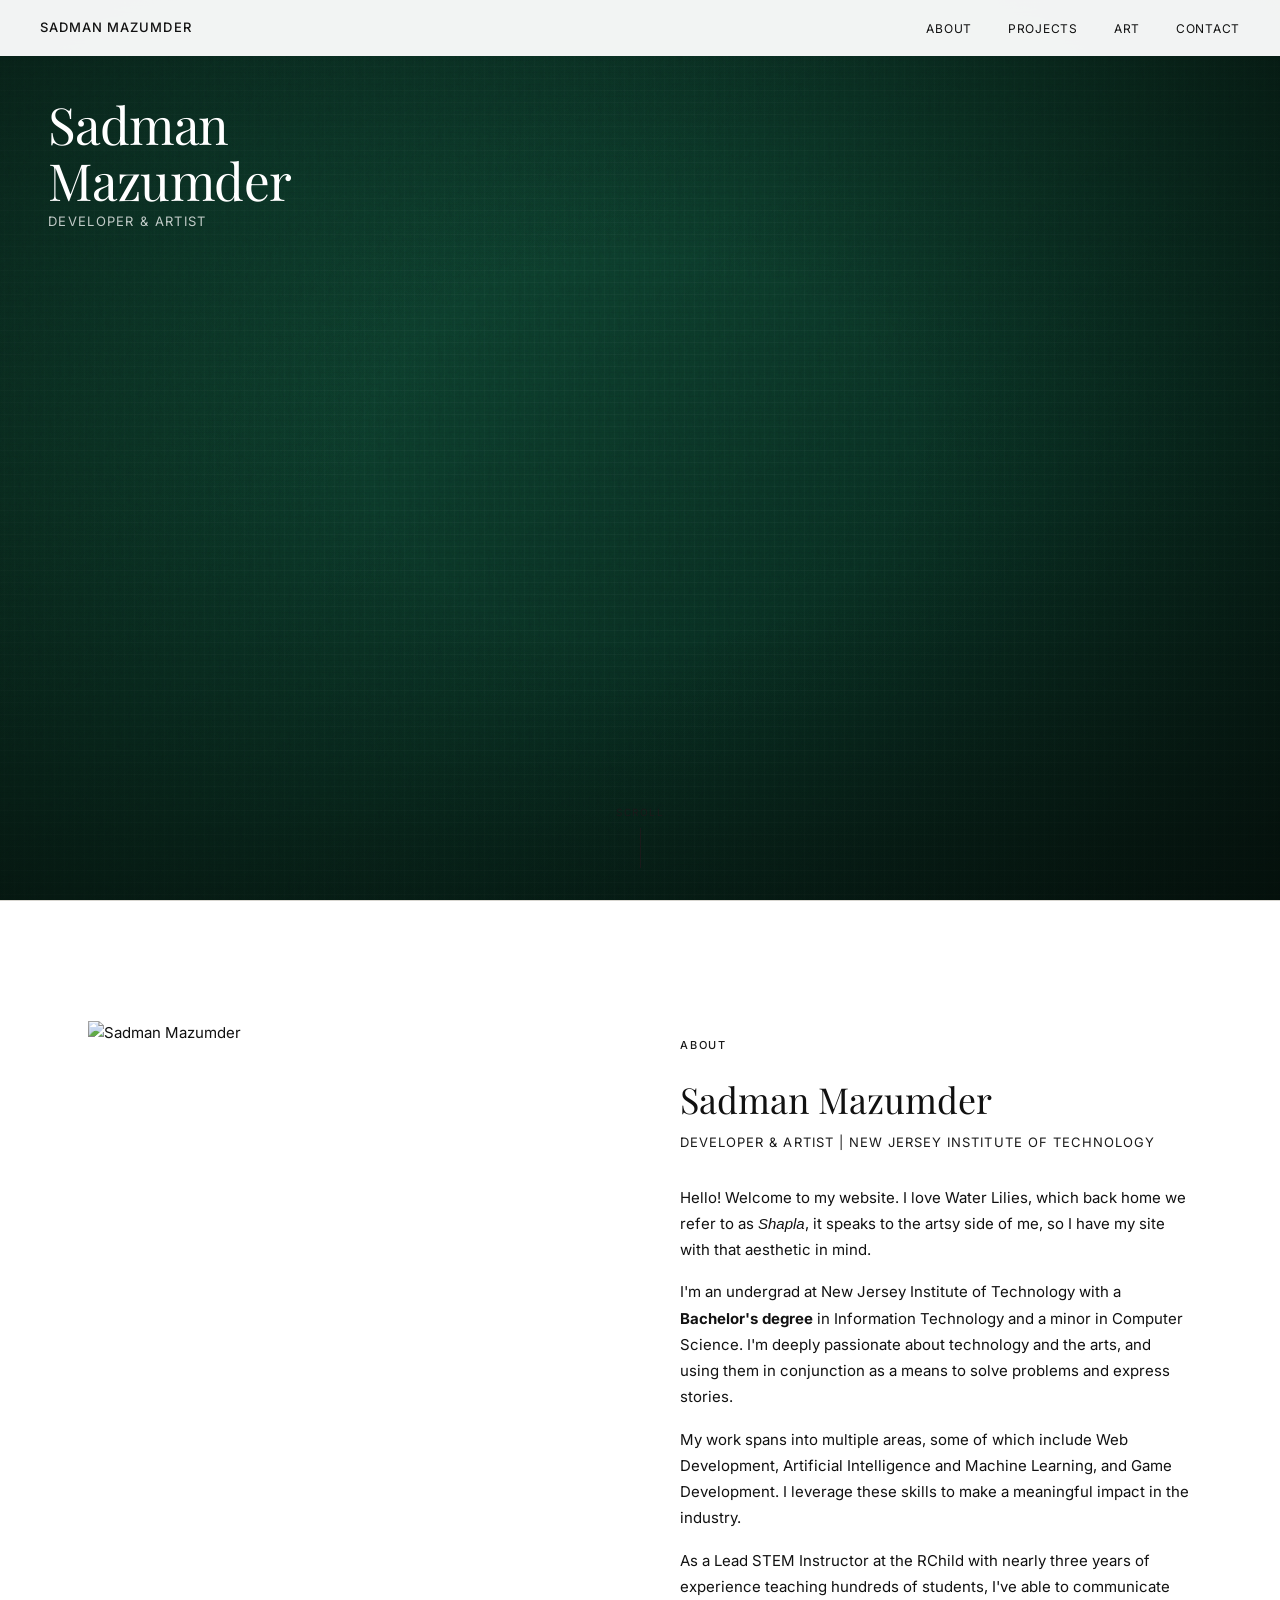
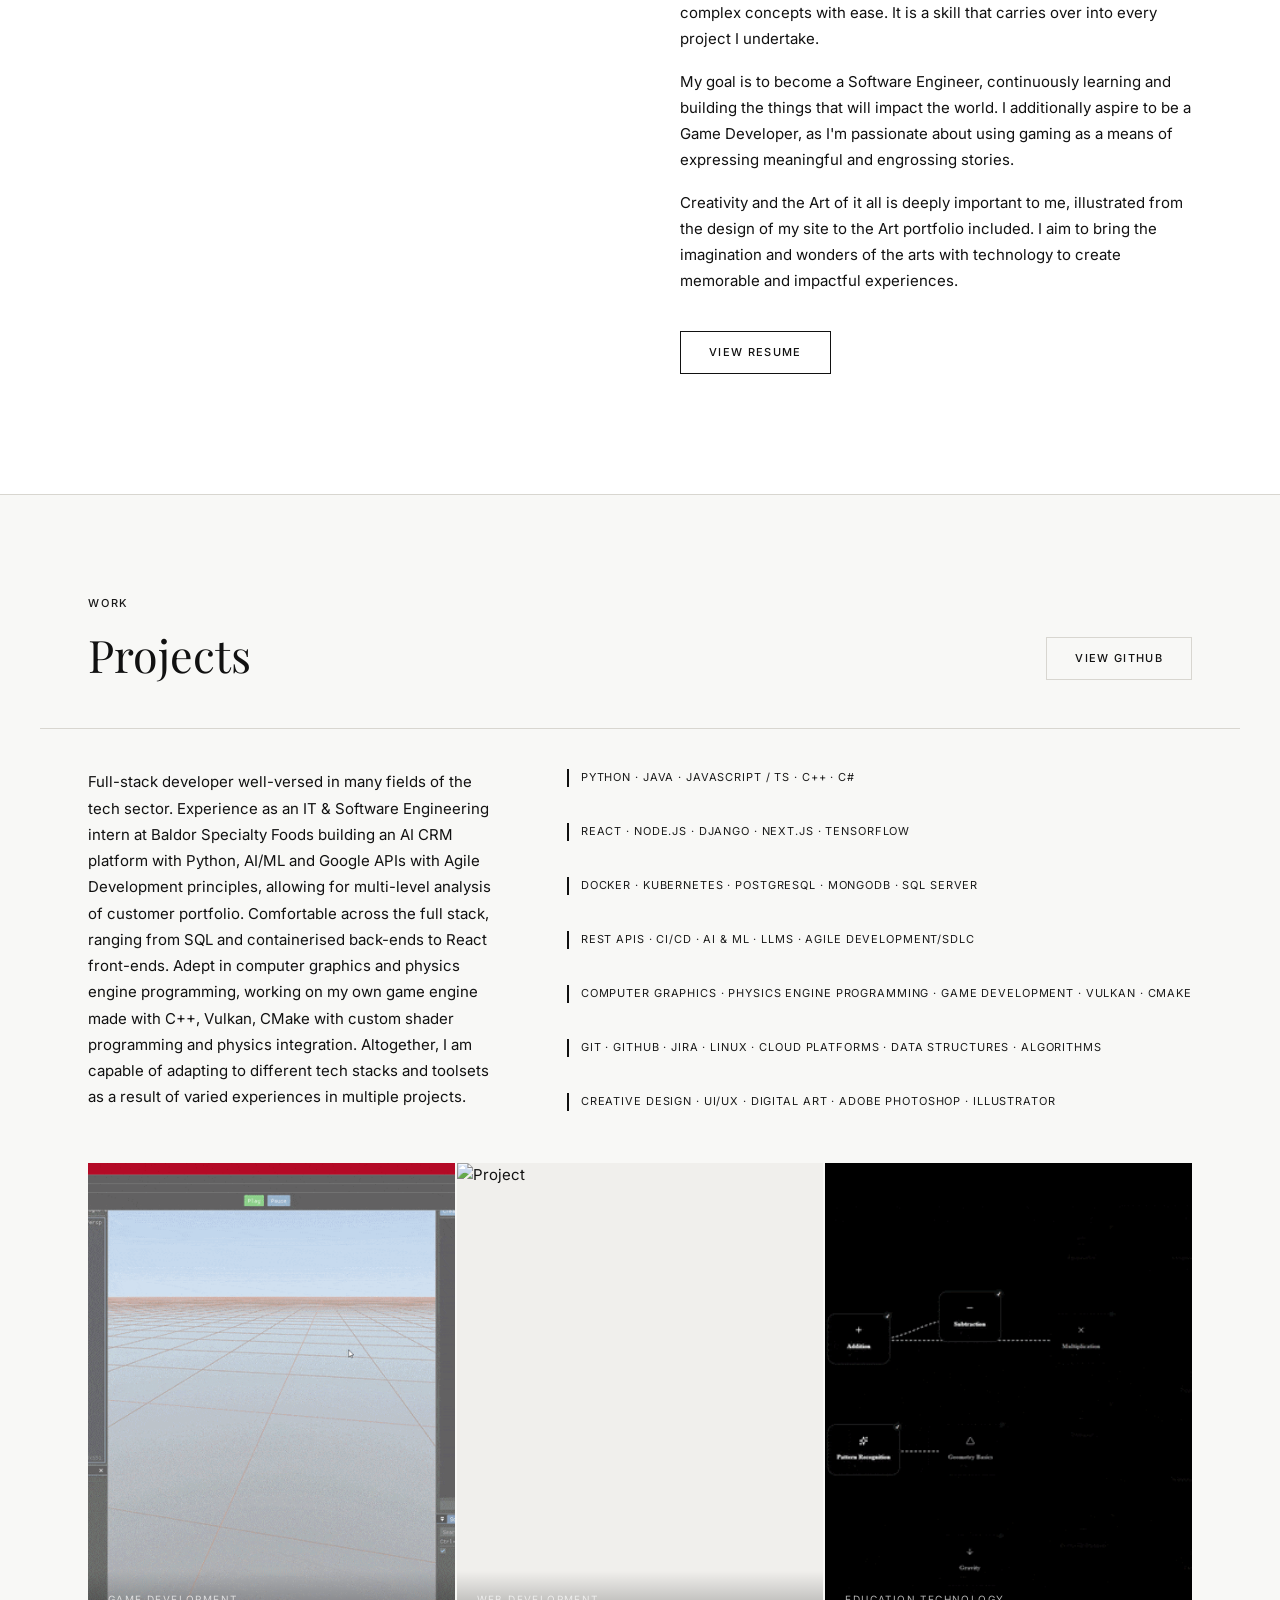
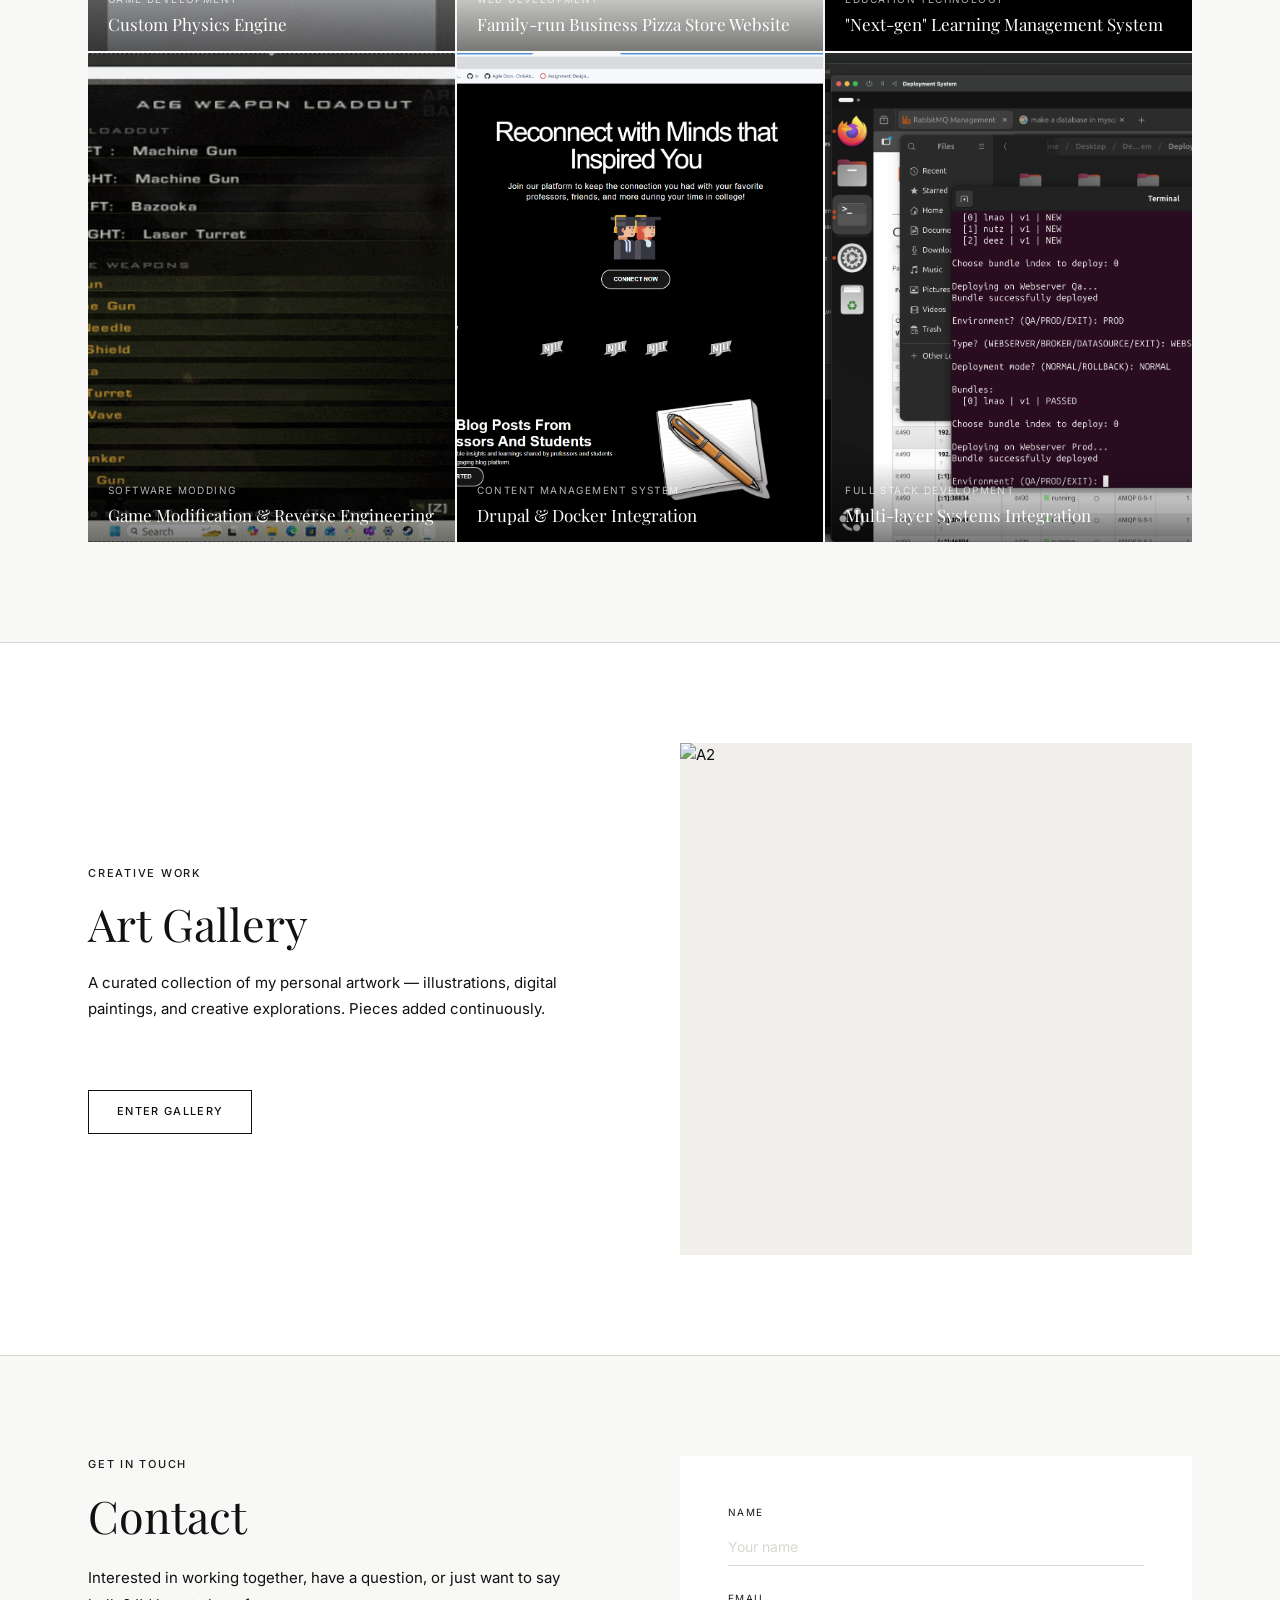
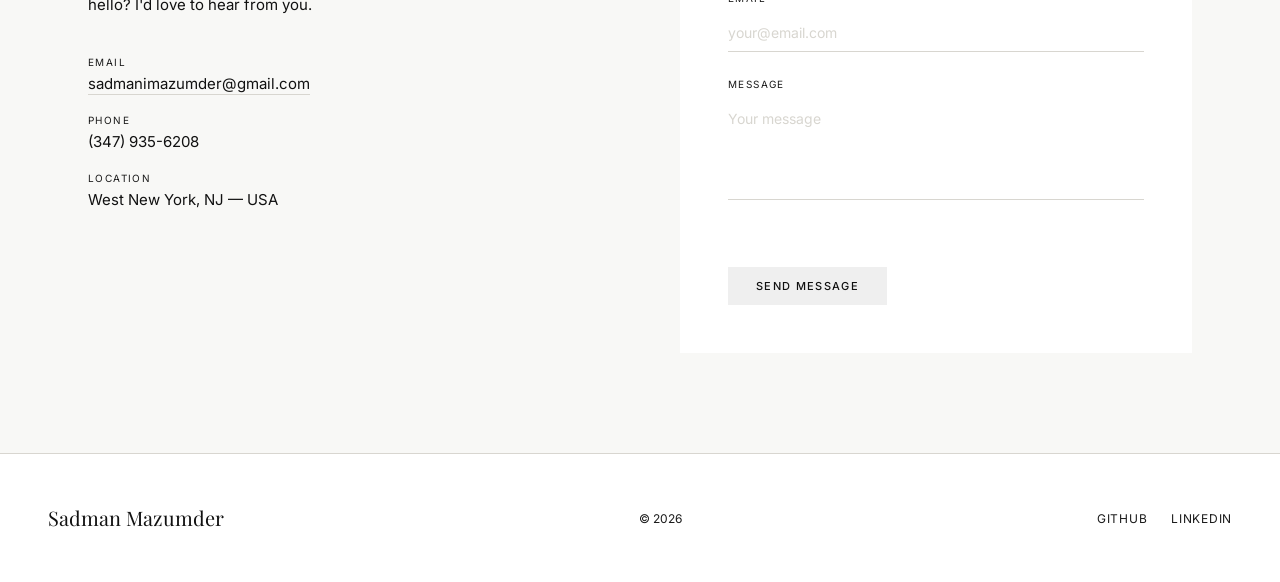
==== commit 00e72ad3: "More changes to the art page." ====
--- a/index.html
+++ b/index.html
@@ -338,11 +338,9 @@
       </div>
 
       <div class="art-teaser-visual">
-        <!-- Placeholders — replace with actual art thumbnails when available -->
-        <div class="art-teaser-tile art-teaser-tile-empty"><span>Soon</span></div>
-        <div class="art-teaser-tile art-teaser-tile-empty"><span>Soon</span></div>
-        <div class="art-teaser-tile art-teaser-tile-empty"><span>Soon</span></div>
-        <div class="art-teaser-tile art-teaser-tile-empty"><span>Soon</span></div>
+        <div class="art-teaser-tile">
+          <img src="img/art/A2.png" alt="A2" />
+        </div>
       </div>
 
     </div>
--- a/css/gallery-theme.css
+++ b/css/gallery-theme.css
@@ -970,14 +970,13 @@
 }
 
 .art-teaser-visual {
-    display: grid;
-    grid-template-columns: 1fr 1fr;
-    grid-template-rows: 1fr 1fr;
-    gap: 4px;
     aspect-ratio: 1;
+    overflow: hidden;
 }
 
 .art-teaser-tile {
+    width: 100%;
+    height: 100%;
     background: var(--gallery-light-gray);
     overflow: hidden;
 }
